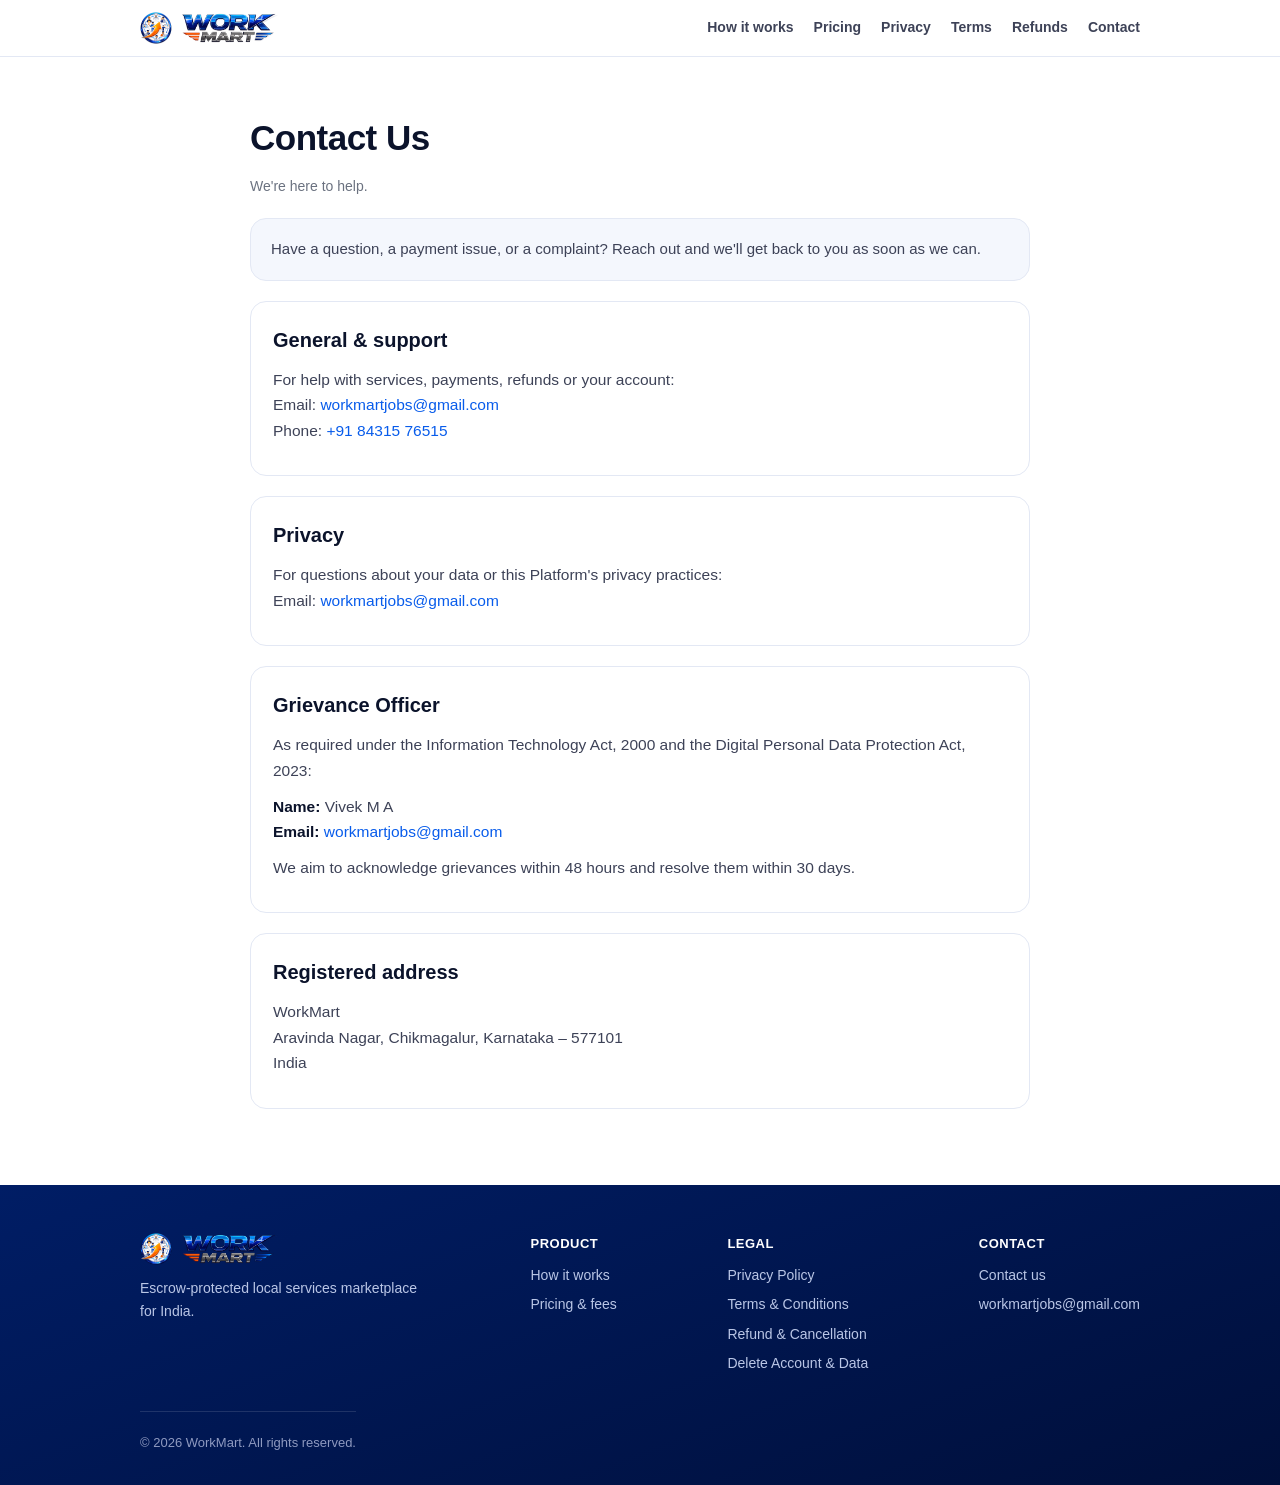
==== contact.html @ 3b647070 "Rebrand to the app's identity; add the missing account-deletion page The site was still on indigo/vi" ====
<!doctype html>
<html lang="en">
<head>
  <meta charset="utf-8" />
  <meta name="viewport" content="width=device-width, initial-scale=1" />
  <title>Contact Us — WorkMart</title>
  <meta name="description" content="Get in touch with WorkMart support and our Grievance Officer." />
  <link rel="stylesheet" href="styles.css" />
  <link rel="icon" type="image/png" href="assets/favicon.png" />
</head>
<body>
  <header class="nav">
    <div class="nav-inner">
      <a class="brand" href="index.html" aria-label="WorkMart home"><img class="emblem" src="assets/workmart-emblem.png" alt="" /><img class="wordmark" src="assets/workmart-wordmark.png" alt="WorkMart" /></a>
      <nav class="nav-links">
        <a href="index.html#how">How it works</a>
        <a href="pricing.html">Pricing</a>
        <a href="privacy.html">Privacy</a>
        <a href="terms.html">Terms</a>
        <a href="refunds.html">Refunds</a>
        <a href="contact.html">Contact</a>
      </nav>
    </div>
  </header>

  <div class="legal">
    <div class="wrap">
      <h1>Contact Us</h1>
      <p class="updated">We're here to help.</p>

      <div class="intro">
        Have a question, a payment issue, or a complaint? Reach out and we'll get back to you as soon as we can.
      </div>

      <div class="contact-box">
        <h2 style="margin-top:0;">General &amp; support</h2>
        <p>For help with services, payments, refunds or your account:<br />
        Email: <a href="mailto:workmartjobs@gmail.com">workmartjobs@gmail.com</a><br />
        Phone: <a href="tel:+918431576515">+91 84315 76515</a></p>
      </div>

      <div class="contact-box">
        <h2 style="margin-top:0;">Privacy</h2>
        <p>For questions about your data or this Platform's privacy practices:<br />
        Email: <a href="mailto:workmartjobs@gmail.com">workmartjobs@gmail.com</a></p>
      </div>

      <div class="contact-box">
        <h2 style="margin-top:0;">Grievance Officer</h2>
        <p>As required under the Information Technology Act, 2000 and the Digital Personal Data Protection Act, 2023:</p>
        <p><strong>Name:</strong> Vivek M A<br />
        <strong>Email:</strong> <a href="mailto:workmartjobs@gmail.com">workmartjobs@gmail.com</a></p>
        <p>We aim to acknowledge grievances within 48 hours and resolve them within 30 days.</p>
      </div>

      <div class="contact-box">
        <h2 style="margin-top:0;">Registered address</h2>
        <p>WorkMart<br />
        Aravinda Nagar, Chikmagalur, Karnataka – 577101<br />
        India</p>
      </div>
    </div>
  </div>

  <footer>
    <div class="wrap">
      <div class="col"><div class="brand"><img class="emblem" src="assets/workmart-emblem.png" alt="" /><img class="wordmark" src="assets/workmart-wordmark.png" alt="WorkMart" /></div><p style="max-width:280px; margin-top:12px; font-size:14px;">Escrow-protected local services marketplace for India.</p></div>
      <div class="col"><h4>Product</h4><a href="index.html#how">How it works</a><a href="pricing.html">Pricing &amp; fees</a></div>
      <div class="col"><h4>Legal</h4><a href="privacy.html">Privacy Policy</a><a href="terms.html">Terms &amp; Conditions</a><a href="refunds.html">Refund &amp; Cancellation</a><a href="delete-account.html">Delete Account &amp; Data</a></div>
      <div class="col"><h4>Contact</h4><a href="contact.html">Contact us</a><a href="mailto:workmartjobs@gmail.com">workmartjobs@gmail.com</a></div>
    </div>
    <div class="wrap"><div class="legalline">© 2026 WorkMart. All rights reserved.</div></div>
  </footer>
</body>
</html>
---- styles.css ----
/* ═══════════════════════════════════════════════════════════════════════════
   WorkMart — public website styles
   Self-contained: no external fonts, no CDNs. Works on any static host.

   Palette is taken from the APP, not invented here:
     --navy-1/2   NAVY_GRADIENT from components/ui/AuthChrome.tsx
     --blue       Brand.blue  in constants/Colors.ts
     --blue-2/3   SIGNIN_GRADIENT
     --orange     the bevel under the auth chevron

   The previous version used indigo/violet/fuchsia (#6366f1 / #8b5cf6 /
   #d946ef). Those colours appear nowhere in the app any more, so anyone
   arriving from the Play listing met a different product to the one they
   downloaded. Radii follow the app's 8 / 12 / 16 / 999 scale for the same
   reason.
   ═══════════════════════════════════════════════════════════════════════════ */

:root {
  /* Brand */
  --navy-1: #001d65;
  --navy-2: #00154e;
  --navy-3: #000f3a;
  --blue:   #085ceb;
  --blue-2: #0055f5;
  --blue-3: #003cd4;
  --orange: #f5741b;

  /* Light surfaces */
  --ink:    #0b132b;
  --body:   #3d4257;
  --muted:  #6b7280;
  --line:   #e3e8f4;
  --bg:     #ffffff;
  --soft:   #f4f7fd;
  --card:   #ffffff;
  --callout-bg:   #eaf1ff;
  --callout-line: #c2d6ff;

  --r-sm: 8px;
  --r-md: 12px;
  --r-lg: 16px;
  --wrap: 1040px;
}

/* The app is theme-aware, so the site should not blaze white at a user who
   arrives from a dark-mode phone at night. */
@media (prefers-color-scheme: dark) {
  :root {
    --ink:    #f2f5ff;
    --body:   #c3cbe0;
    --muted:  #949cb4;
    --line:   #1e2740;
    --bg:     #0a0f1f;
    --soft:   #0f1628;
    --card:   #121a2e;
    --callout-bg:   #10214a;
    --callout-line: #1f3a76;
  }
}

* { box-sizing: border-box; margin: 0; padding: 0; }

html { scroll-behavior: smooth; }

body {
  font-family: -apple-system, BlinkMacSystemFont, "Segoe UI", Roboto,
               "Helvetica Neue", Arial, sans-serif;
  color: var(--body);
  background: var(--bg);
  line-height: 1.65;
  -webkit-font-smoothing: antialiased;
}

a { color: var(--blue); text-decoration: none; }
a:hover { text-decoration: underline; }

.wrap { max-width: var(--wrap); margin: 0 auto; padding: 0 20px; }

/* ── Header ─────────────────────────────────────────────────────────────── */
header.nav {
  position: sticky; top: 0; z-index: 50;
  background: color-mix(in srgb, var(--bg) 88%, transparent);
  backdrop-filter: saturate(180%) blur(10px);
  border-bottom: 1px solid var(--line);
}
.nav-inner {
  max-width: var(--wrap); margin: 0 auto; padding: 12px 20px;
  display: flex; align-items: center; justify-content: space-between; gap: 16px;
}

/* The wordmark is real artwork now, not a gradient tile with a letter in it.
   Height-constrained with width:auto so the aspect ratio can never skew. */
.brand { display: flex; align-items: center; gap: 10px; }
.brand img.wordmark { height: 30px; width: auto; display: block; }
.brand img.emblem   { height: 32px; width: auto; display: block; }

/* The artwork is drawn for a dark background: on a white header its navy
   core reads fine, but in dark mode it needs no treatment at all. Kept as a
   single rule so the two themes cannot drift apart. */
@media (prefers-color-scheme: dark) {
  .brand img.wordmark { filter: brightness(1.12); }
}

.nav-links { display: flex; gap: 20px; flex-wrap: wrap; }
.nav-links a { color: var(--body); font-size: 14px; font-weight: 600; }
.nav-links a:hover { color: var(--blue); text-decoration: none; }

/* ── Hero ───────────────────────────────────────────────────────────────── */
/* Deep navy, the same gradient as the app's sign-in screen, so the site and
   the first app screen look like one product. */
.hero {
  background:
    radial-gradient(1100px 420px at 78% -10%, rgba(0,85,245,0.34), transparent 60%),
    linear-gradient(160deg, var(--navy-1) 0%, var(--navy-2) 55%, var(--navy-3) 100%);
  padding: 84px 0 76px;
  text-align: center;
  position: relative;
  overflow: hidden;
}
.hero .wrap { position: relative; z-index: 1; }
.hero h1 {
  font-size: 46px; line-height: 1.12; letter-spacing: -1px;
  color: #fff; font-weight: 900;
}
.hero p.sub {
  font-size: 17.5px; color: #c3d4ff; margin: 20px auto 0; max-width: 660px;
}
.hero p.sub strong { color: #fff; }

/* The orange bevel motif from the app's auth screens. */
.hero h1::after {
  content: ""; display: block; width: 96px; height: 6px; border-radius: 999px;
  background: var(--orange); margin: 24px auto 0;
}

.badge-pill {
  display: inline-block;
  background: rgba(255,255,255,0.1);
  border: 1px solid rgba(255,255,255,0.22);
  color: #dfe8ff; font-weight: 700; font-size: 13px;
  padding: 7px 16px; border-radius: 999px; margin-bottom: 22px;
  backdrop-filter: blur(4px);
}

.cta-row { margin-top: 30px; display: flex; gap: 12px; justify-content: center; flex-wrap: wrap; }
.btn {
  display: inline-block; padding: 14px 28px; border-radius: var(--r-md);
  font-weight: 700; font-size: 15px;
}
.btn-primary {
  background: linear-gradient(135deg, var(--blue-2), var(--blue-3));
  color: #fff; box-shadow: 0 10px 26px rgba(0,60,212,0.42);
}
.btn-primary:hover { text-decoration: none; opacity: 0.94; }
.btn-ghost {
  background: rgba(255,255,255,0.08); border: 1px solid rgba(255,255,255,0.3); color: #fff;
}
.btn-ghost:hover { text-decoration: none; border-color: #fff; }

/* On a light section the ghost button needs light-surface treatment. */
section .btn-ghost { background: var(--card); border-color: var(--line); color: var(--ink); }
section .btn-ghost:hover { border-color: var(--blue); }

/* ── Sections ───────────────────────────────────────────────────────────── */
section { padding: 62px 0; }
section.alt { background: var(--soft); }
h2.section-title {
  font-size: 31px; color: var(--ink); font-weight: 800;
  letter-spacing: -0.5px; text-align: center;
}
p.section-lead {
  text-align: center; color: var(--muted); max-width: 660px;
  margin: 12px auto 0; font-size: 16px;
}

.grid { display: grid; gap: 18px; margin-top: 38px; }
.grid-3 { grid-template-columns: repeat(3, 1fr); }
.grid-4 { grid-template-columns: repeat(4, 1fr); }
.card {
  background: var(--card); border: 1px solid var(--line);
  border-radius: var(--r-lg); padding: 24px;
  transition: border-color .15s ease, transform .15s ease;
}
.card:hover { border-color: color-mix(in srgb, var(--blue) 45%, var(--line)); transform: translateY(-2px); }
.card .ico { font-size: 26px; }
.card h3 { color: var(--ink); font-size: 17px; margin: 12px 0 6px; font-weight: 800; }
.card p { color: var(--body); font-size: 14.5px; }

.step-num {
  width: 36px; height: 36px; border-radius: var(--r-md); font-weight: 900; color: #fff;
  background: linear-gradient(135deg, var(--blue-2), var(--blue-3));
  display: flex; align-items: center; justify-content: center; font-size: 16px;
}

/* ── Legal / policy pages ───────────────────────────────────────────────── */
.legal { padding: 52px 0 76px; }
.legal .wrap { max-width: 820px; }
.legal h1 { font-size: 35px; color: var(--ink); font-weight: 900; letter-spacing: -0.5px; }
.legal .updated { color: var(--muted); font-size: 14px; margin-top: 8px; }
.legal h2 { font-size: 20px; color: var(--ink); font-weight: 800; margin: 36px 0 10px; }
.legal h3 { font-size: 16px; color: var(--ink); font-weight: 700; margin: 22px 0 8px; }
.legal p  { margin: 10px 0; font-size: 15.5px; }
.legal ul, .legal ol { margin: 10px 0 10px 22px; }
.legal li { margin: 7px 0; font-size: 15.5px; }
.legal strong { color: var(--ink); }
.legal .intro {
  background: var(--soft); border: 1px solid var(--line); border-radius: var(--r-lg);
  padding: 18px 20px; margin: 20px 0 8px; font-size: 15px; color: var(--body);
}
/* Left rule in brand blue: policy callouts are the lines people screenshot. */
.legal .callout {
  background: var(--callout-bg); border: 1px solid var(--callout-line);
  border-left: 4px solid var(--blue);
  border-radius: var(--r-md); padding: 14px 16px; margin: 16px 0; font-size: 14.5px;
}
.legal .contact-box {
  background: var(--card); border: 1px solid var(--line);
  border-radius: var(--r-lg); padding: 22px; margin-top: 20px;
}

/* ── Fee table ──────────────────────────────────────────────────────────── */
.fee-table {
  width: 100%; border-collapse: collapse; margin-top: 24px;
  background: var(--card); border: 1px solid var(--line);
  border-radius: var(--r-lg); overflow: hidden;
}
.fee-table th, .fee-table td {
  padding: 14px 16px; text-align: left; font-size: 15px; border-bottom: 1px solid var(--line);
}
.fee-table th {
  background: var(--soft); color: var(--ink); font-weight: 800;
  font-size: 13px; text-transform: uppercase; letter-spacing: 0.4px;
}
.fee-table td:last-child, .fee-table th:last-child { text-align: right; }
.fee-table tr:last-child td { border-bottom: none; }

/* Wide tables scroll inside themselves rather than pushing the page sideways. */
.table-scroll { overflow-x: auto; }

/* ── Footer ─────────────────────────────────────────────────────────────── */
footer {
  background: linear-gradient(160deg, var(--navy-1), var(--navy-3));
  color: #b9c6e6; padding: 48px 0 32px;
}
footer .wrap { display: flex; justify-content: space-between; gap: 28px; flex-wrap: wrap; }
footer a { color: #b9c6e6; font-size: 14px; display: block; margin: 6px 0; }
footer a:hover { color: #fff; }
footer .col h4 {
  color: #fff; font-size: 13px; text-transform: uppercase;
  letter-spacing: 0.5px; margin-bottom: 10px;
}
footer .legalline {
  border-top: 1px solid rgba(255,255,255,0.12); margin-top: 30px;
  padding-top: 20px; font-size: 13px; color: #8e9ac0;
}
/* Footer sits on navy in BOTH themes, so the wordmark never needs adjusting
   there — override the dark-mode filter that applies to the header copy. */
footer .brand img.wordmark { filter: none; }

/* ── Responsive ─────────────────────────────────────────────────────────── */
@media (max-width: 860px) {
  .grid-4 { grid-template-columns: repeat(2, 1fr); }
}
@media (max-width: 760px) {
  .hero { padding: 60px 0 54px; }
  .hero h1 { font-size: 33px; }
  .hero p.sub { font-size: 16px; }
  .grid-3, .grid-4 { grid-template-columns: 1fr; }
  .nav-links { display: none; }
  section { padding: 44px 0; }
  .legal h1 { font-size: 28px; }
  footer .wrap { flex-direction: column; }
}
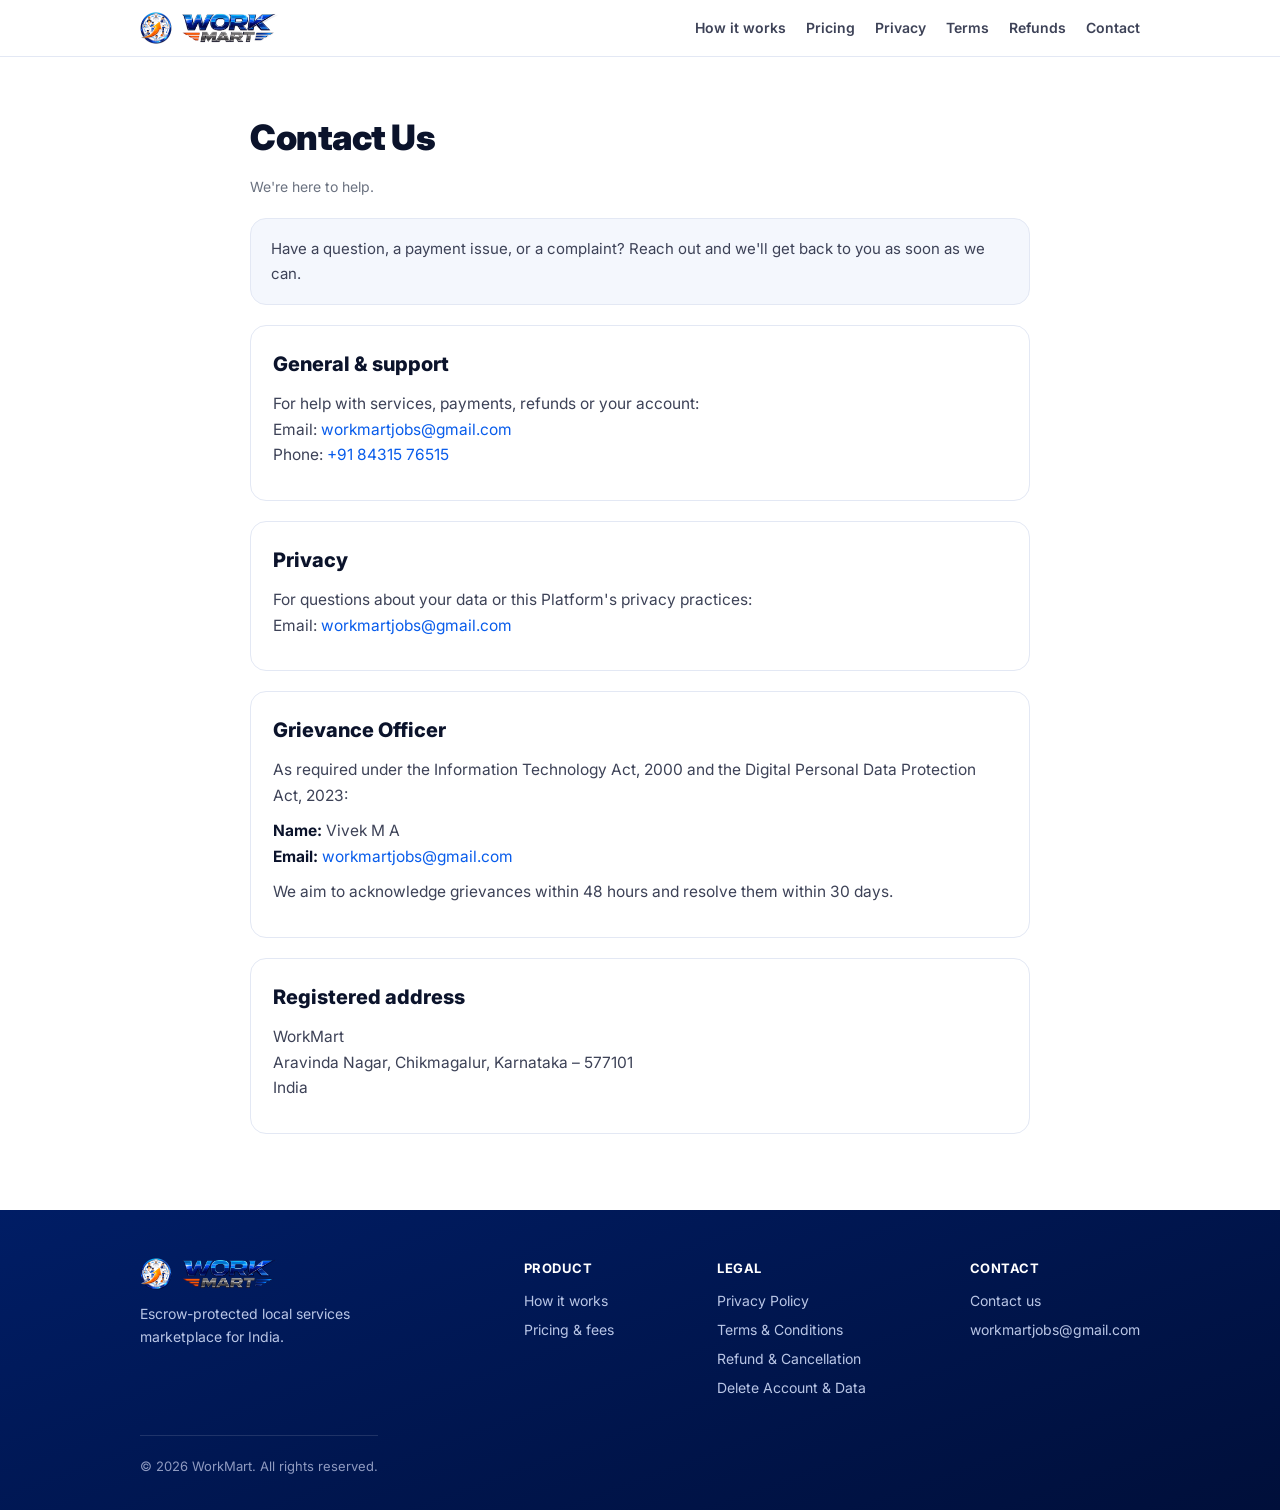
==== commit 0ca29b94: "Premium website look: hero mockup, SVG icons, Inter, eyebrows" ====
--- a/contact.html
+++ b/contact.html
@@ -6,6 +6,9 @@
   <title>Contact Us — WorkMart</title>
   <meta name="description" content="Get in touch with WorkMart support and our Grievance Officer." />
   <link rel="stylesheet" href="styles.css" />
+  <link rel="preconnect" href="https://fonts.googleapis.com" />
+  <link rel="preconnect" href="https://fonts.gstatic.com" crossorigin />
+  <link href="https://fonts.googleapis.com/css2?family=Inter:wght@400;600;700;800;900&display=swap" rel="stylesheet" />
   <link rel="icon" type="image/png" href="assets/favicon.png" />
 </head>
 <body>
--- a/styles.css
+++ b/styles.css
@@ -63,7 +63,7 @@
 html { scroll-behavior: smooth; }
 
 body {
-  font-family: -apple-system, BlinkMacSystemFont, "Segoe UI", Roboto,
+  font-family: "Inter", -apple-system, BlinkMacSystemFont, "Segoe UI", Roboto,
                "Helvetica Neue", Arial, sans-serif;
   color: var(--body);
   background: var(--bg);
@@ -111,38 +111,121 @@
 .hero {
   background:
     radial-gradient(1100px 420px at 78% -10%, rgba(0,85,245,0.34), transparent 60%),
+    radial-gradient(700px 380px at 8% 110%, rgba(245,116,27,0.12), transparent 60%),
     linear-gradient(160deg, var(--navy-1) 0%, var(--navy-2) 55%, var(--navy-3) 100%);
   padding: 84px 0 76px;
-  text-align: center;
   position: relative;
   overflow: hidden;
 }
 .hero .wrap { position: relative; z-index: 1; }
+.hero-grid {
+  display: grid; grid-template-columns: 1.05fr 0.95fr; gap: 48px;
+  align-items: center; text-align: left;
+}
+.hero-copy { text-align: left; }
 .hero h1 {
-  font-size: 46px; line-height: 1.12; letter-spacing: -1px;
+  font-size: 48px; line-height: 1.1; letter-spacing: -1.5px;
   color: #fff; font-weight: 900;
 }
 .hero p.sub {
-  font-size: 17.5px; color: #c3d4ff; margin: 20px auto 0; max-width: 660px;
+  font-size: 17.5px; color: #c3d4ff; margin: 20px 0 0; max-width: 560px;
 }
 .hero p.sub strong { color: #fff; }
 
 /* The orange bevel motif from the app's auth screens. */
 .hero h1::after {
   content: ""; display: block; width: 96px; height: 6px; border-radius: 999px;
-  background: var(--orange); margin: 24px auto 0;
-}
+  background: var(--orange); margin: 24px 0 0;
+}
+
+/* Floating ambient orbs */
+.orb { position: absolute; border-radius: 50%; filter: blur(2px); pointer-events: none; }
+.orb-1 {
+  width: 180px; height: 180px; right: 6%; top: 8%;
+  background: radial-gradient(circle, rgba(0,85,245,0.35), transparent 70%);
+  animation: drift 9s ease-in-out infinite;
+}
+.orb-2 {
+  width: 120px; height: 120px; left: 44%; bottom: 6%;
+  background: radial-gradient(circle, rgba(245,116,27,0.22), transparent 70%);
+  animation: drift 12s ease-in-out infinite reverse;
+}
+@keyframes drift {
+  0%, 100% { transform: translateY(0); }
+  50% { transform: translateY(-18px); }
+}
+@media (prefers-reduced-motion: reduce) {
+  .orb-1, .orb-2, .mock-float { animation: none; }
+}
+
+.hero .cta-row { justify-content: flex-start; }
+
+/* Eyebrow labels above section titles */
+.eyebrow {
+  display: block; text-align: center; color: var(--blue);
+  font-size: 12px; font-weight: 800; letter-spacing: 1.6px;
+  text-transform: uppercase; margin-bottom: 10px;
+}
+
+/* ── Phone mockup (pure CSS product shot) ─────────────────────────────── */
+.mock-float { animation: drift 7s ease-in-out infinite; }
+.phone {
+  width: 270px; margin: 0 auto; background: #0b132b;
+  border-radius: 44px; padding: 12px;
+  border: 1px solid rgba(255,255,255,0.16);
+  box-shadow: 0 30px 80px rgba(0,0,0,0.5), 0 0 0 8px rgba(255,255,255,0.04);
+}
+.phone-screen {
+  background: #f4f7fd; border-radius: 34px; overflow: hidden;
+  padding: 16px 14px 18px;
+}
+.mock-bar {
+  display: flex; align-items: center; gap: 8px; margin-bottom: 12px;
+}
+.mock-dot { width: 28px; height: 28px; border-radius: 50%; background: var(--blue); }
+.mock-line { height: 8px; border-radius: 4px; background: #d7e1f5; }
+.mock-card {
+  background: #fff; border-radius: 14px; padding: 12px;
+  box-shadow: 0 6px 18px rgba(8,92,235,0.1); margin-bottom: 10px;
+}
+.mock-row { display: flex; align-items: center; justify-content: space-between; }
+.mock-title { font-size: 13px; font-weight: 800; color: #0b132b; }
+.mock-price { font-size: 15px; font-weight: 900; color: var(--blue); }
+.mock-sub { font-size: 11px; color: #6b7280; margin-top: 2px; }
+.mock-escrow {
+  display: inline-flex; align-items: center; gap: 4px; margin-top: 8px;
+  background: rgba(22,163,74,0.1); color: #15803d;
+  font-size: 10.5px; font-weight: 800; padding: 4px 9px; border-radius: 999px;
+}
+.mock-btn {
+  margin-top: 10px; background: linear-gradient(135deg, var(--blue-2), var(--blue-3));
+  color: #fff; text-align: center; font-size: 13px; font-weight: 800;
+  border-radius: 10px; padding: 10px 0;
+}
+.mock-tip {
+  display: flex; align-items: center; gap: 8px;
+  background: #fff; border-radius: 14px; padding: 10px 12px;
+  box-shadow: 0 6px 18px rgba(8,92,235,0.1);
+  font-size: 12px; font-weight: 700; color: #0b132b;
+}
+.mock-tip small { display: block; font-weight: 600; color: #6b7280; font-size: 10.5px; }
 
 .badge-pill {
   display: inline-block;
   background: rgba(255,255,255,0.1);
   border: 1px solid rgba(255,255,255,0.22);
   color: #dfe8ff; font-weight: 700; font-size: 13px;
-  padding: 7px 16px; border-radius: 999px; margin-bottom: 22px;
+  padding: 7px 16px; border-radius: 999px; margin: 0 8px 22px 0;
   backdrop-filter: blur(4px);
 }
+.badge-pill.hot {
+  background: rgba(245,116,27,0.18);
+  border-color: rgba(245,116,27,0.55);
+  color: #ffd9b8;
+}
 
 .cta-row { margin-top: 30px; display: flex; gap: 12px; justify-content: center; flex-wrap: wrap; }
+.hero .cta-row { justify-content: flex-start; }
 .btn {
   display: inline-block; padding: 14px 28px; border-radius: var(--r-md);
   font-weight: 700; font-size: 15px;
@@ -182,7 +265,18 @@
   transition: border-color .15s ease, transform .15s ease;
 }
 .card:hover { border-color: color-mix(in srgb, var(--blue) 45%, var(--line)); transform: translateY(-2px); }
-.card .ico { font-size: 26px; }
+/* Tinted icon tile instead of a bare emoji — consistent in every browser. */
+.card .ico {
+  width: 44px; height: 44px; border-radius: 12px;
+  background: color-mix(in srgb, var(--blue) 10%, transparent);
+  display: flex; align-items: center; justify-content: center;
+  color: var(--blue);
+}
+.card .ico svg { width: 22px; height: 22px; }
+.card .ico.warm { background: rgba(245,116,27,0.12); color: var(--orange); }
+.card .ico.green { background: rgba(22,163,74,0.1); color: #15803d; }
+.card .ico.gold { background: rgba(245,158,11,0.12); color: #b45309; }
+.card .ico.pink { background: rgba(236,72,153,0.1); color: #db2777; }
 .card h3 { color: var(--ink); font-size: 17px; margin: 12px 0 6px; font-weight: 800; }
 .card p { color: var(--body); font-size: 14.5px; }
 
@@ -260,6 +354,7 @@
 /* ── Responsive ─────────────────────────────────────────────────────────── */
 @media (max-width: 860px) {
   .grid-4 { grid-template-columns: repeat(2, 1fr); }
+  .hero-grid { grid-template-columns: 1fr; gap: 36px; }
 }
 @media (max-width: 760px) {
   .hero { padding: 60px 0 54px; }
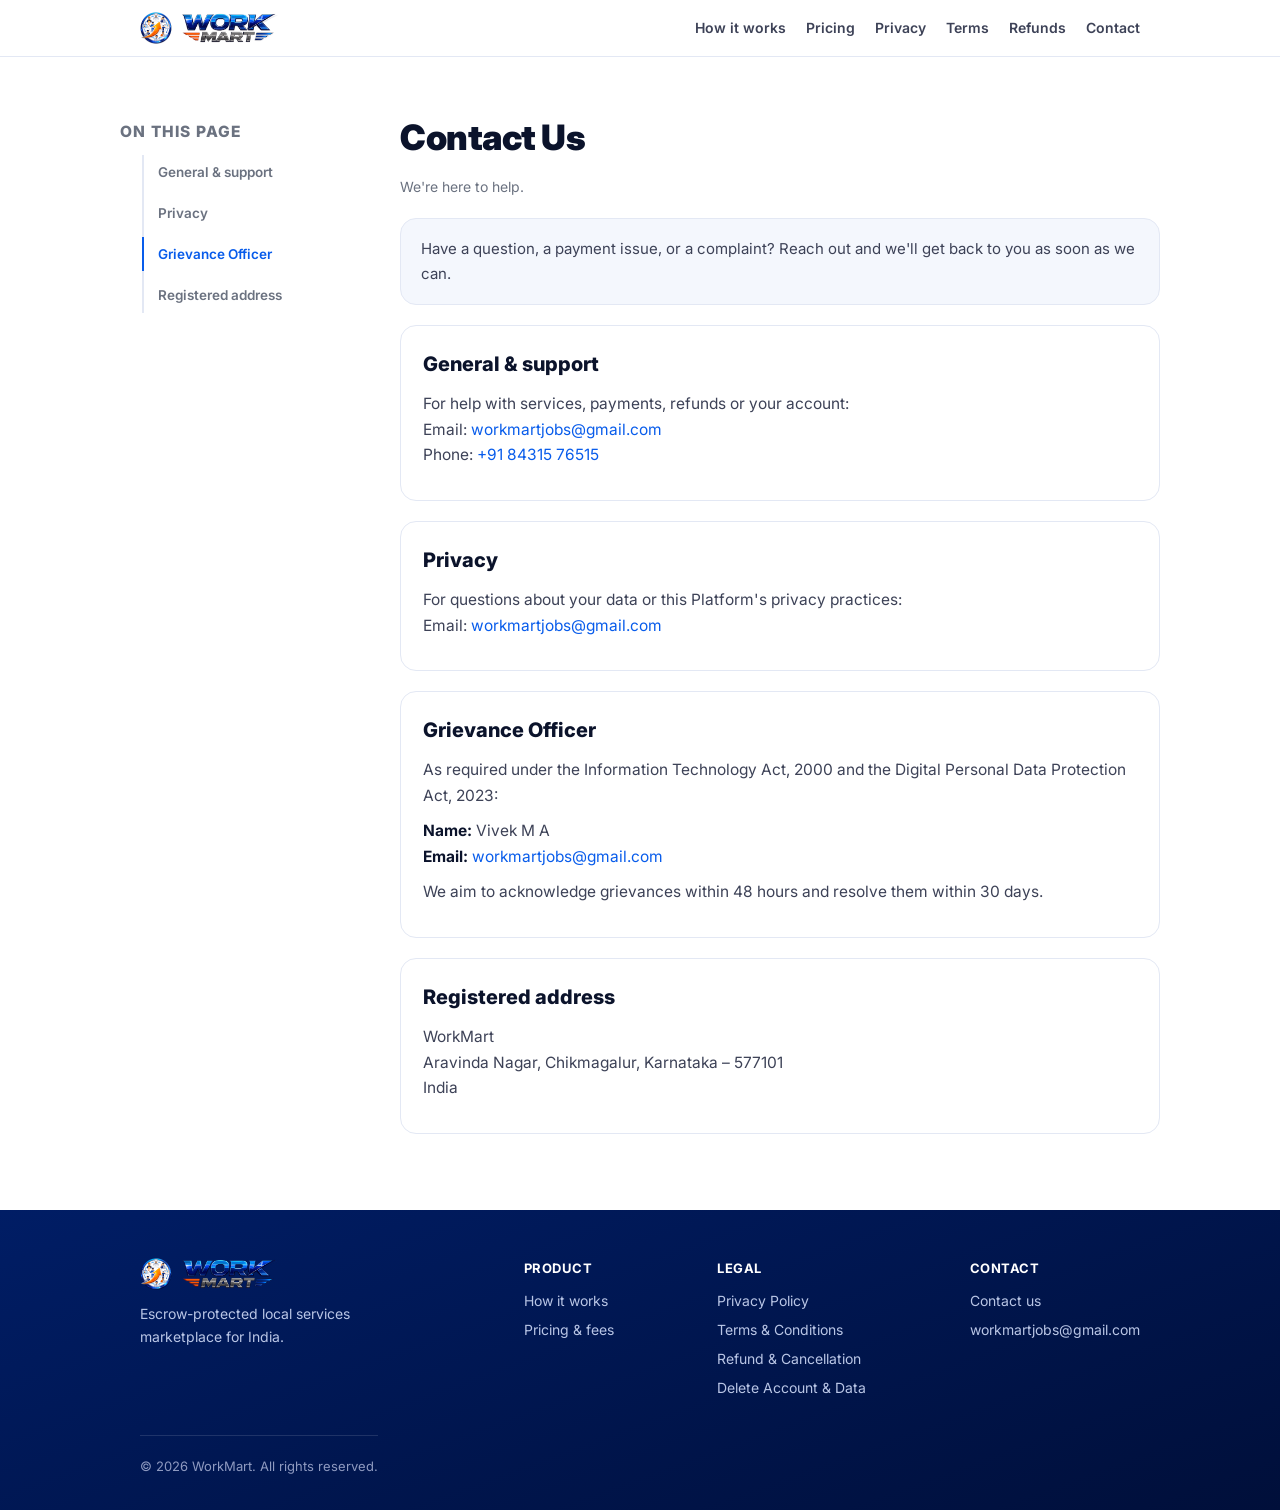
==== commit 24f31800: "Docs layout: sticky section nav on policy pages" ====
--- a/contact.html
+++ b/contact.html
@@ -10,6 +10,7 @@
   <link rel="preconnect" href="https://fonts.gstatic.com" crossorigin />
   <link href="https://fonts.googleapis.com/css2?family=Inter:wght@400;600;700;800;900&display=swap" rel="stylesheet" />
   <link rel="icon" type="image/png" href="assets/favicon.png" />
+  <script src="site.js" defer></script>
 </head>
 <body>
   <header class="nav">
--- a/styles.css
+++ b/styles.css
@@ -289,6 +289,38 @@
 /* ── Legal / policy pages ───────────────────────────────────────────────── */
 .legal { padding: 52px 0 76px; }
 .legal .wrap { max-width: 820px; }
+/* Docs layout: sticky section nav fills the wide-screen dead space instead
+   of leaving the text stranded in a middle strip. Applied by site.js, which
+   also wraps the content column — no per-page markup needed. */
+.legal .wrap.has-toc {
+  max-width: 1080px;
+  display: grid;
+  grid-template-columns: 232px minmax(0, 1fr);
+  gap: 48px;
+  align-items: start;
+}
+.toc {
+  position: sticky; top: 88px;
+  max-height: calc(100vh - 130px); overflow: auto;
+}
+.toc-title {
+  font-size: 11px; font-weight: 800; letter-spacing: 1.2px;
+  text-transform: uppercase; color: var(--muted); margin-bottom: 8px;
+}
+.toc ul { list-style: none; margin: 0; padding: 0; border-left: 2px solid var(--line); }
+.toc li a {
+  display: block; padding: 6px 0 6px 14px; margin-left: -2px;
+  font-size: 13.5px; font-weight: 600; color: var(--muted);
+  border-left: 2px solid transparent;
+}
+.toc li a:hover { color: var(--blue); text-decoration: none; }
+.toc li a.active { color: var(--blue); border-left-color: var(--blue); }
+.docs-body { min-width: 0; }
+.legal h2[id] { scroll-margin-top: 88px; }
+@media (max-width: 900px) {
+  .toc { display: none; }
+  .legal .wrap.has-toc { display: block; max-width: 820px; }
+}
 .legal h1 { font-size: 35px; color: var(--ink); font-weight: 900; letter-spacing: -0.5px; }
 .legal .updated { color: var(--muted); font-size: 14px; margin-top: 8px; }
 .legal h2 { font-size: 20px; color: var(--ink); font-weight: 800; margin: 36px 0 10px; }
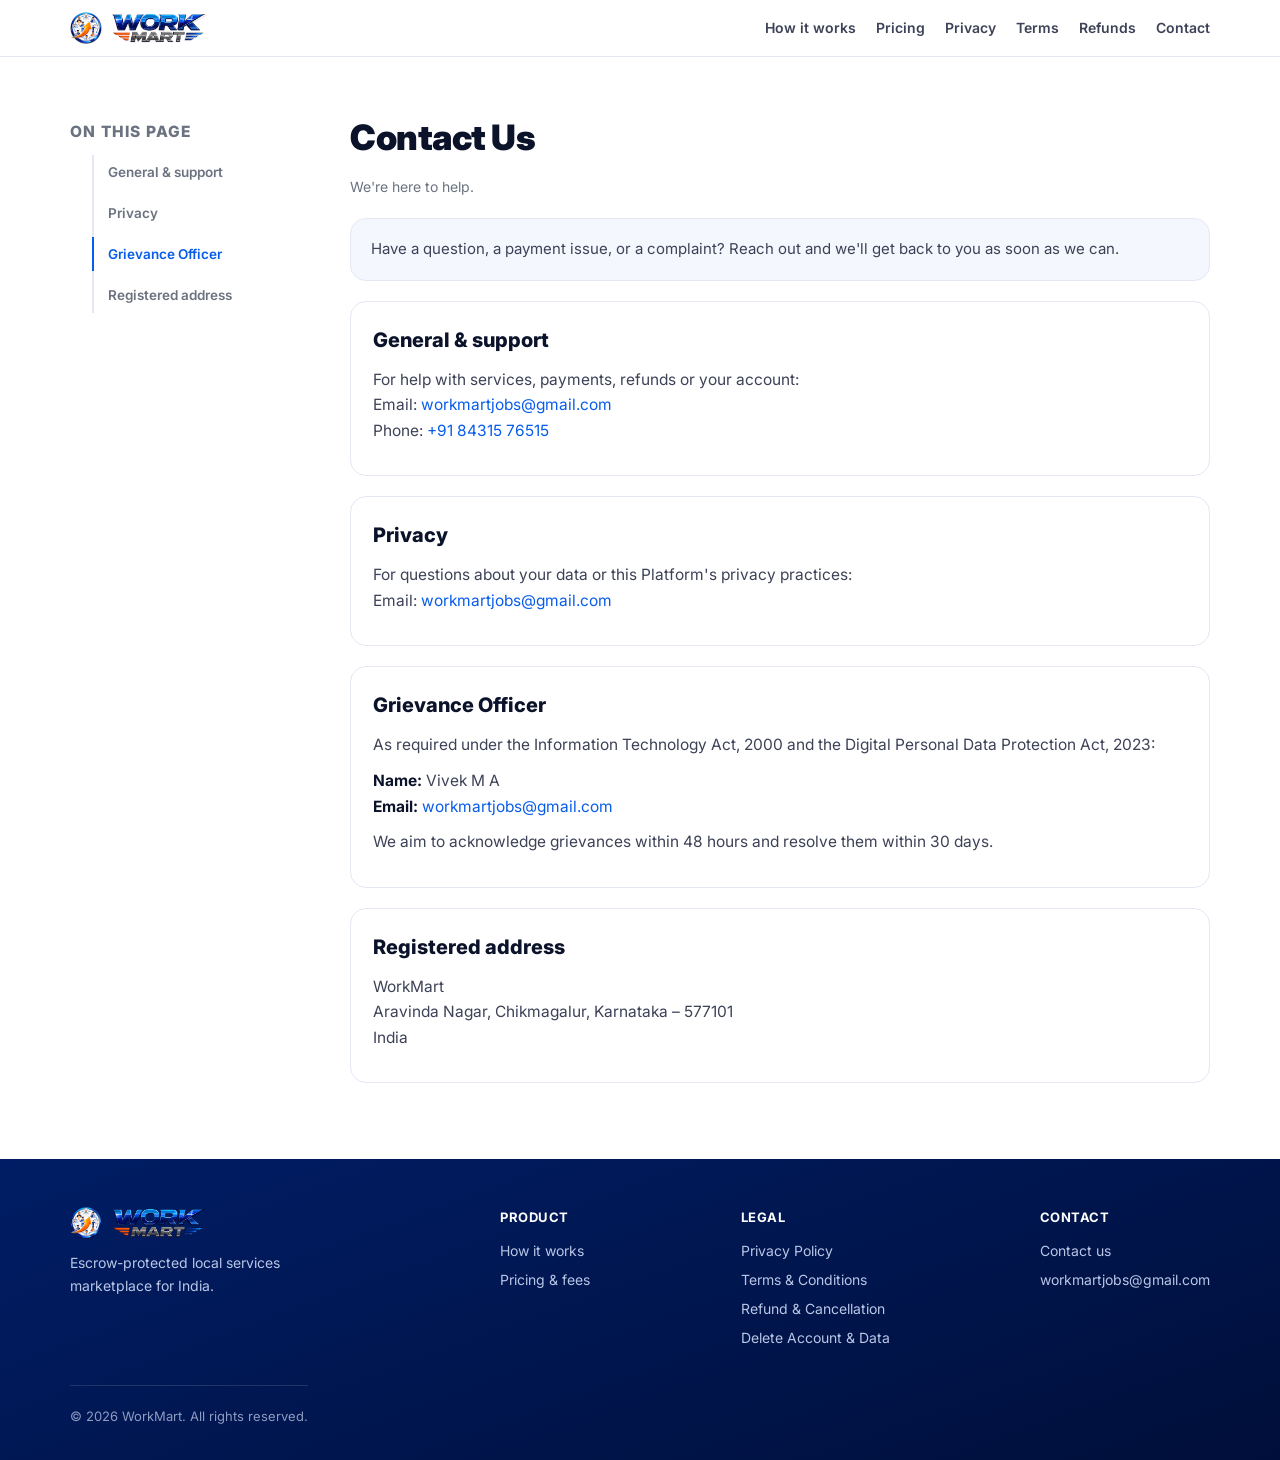
==== commit 09f132fd: "Landing upgrades: trust strip, pricing preview, FAQ, final CTA, SEO" ====
--- a/contact.html
+++ b/contact.html
@@ -10,6 +10,12 @@
   <link rel="preconnect" href="https://fonts.gstatic.com" crossorigin />
   <link href="https://fonts.googleapis.com/css2?family=Inter:wght@400;600;700;800;900&display=swap" rel="stylesheet" />
   <link rel="icon" type="image/png" href="assets/favicon.png" />
+  <link rel="canonical" href="https://vivekma05.github.io/workmartjobswebsite/contact.html" />
+  <meta property="og:type" content="website" />
+  <meta property="og:site_name" content="WorkMart" />
+  <meta property="og:title" content="Contact Us — WorkMart" />
+  <meta property="og:url" content="https://vivekma05.github.io/workmartjobswebsite/contact.html" />
+  <meta name="twitter:card" content="summary" />
   <script src="site.js" defer></script>
 </head>
 <body>
--- a/styles.css
+++ b/styles.css
@@ -39,7 +39,7 @@
   --r-sm: 8px;
   --r-md: 12px;
   --r-lg: 16px;
-  --wrap: 1040px;
+  --wrap: 1180px;
 }
 
 /* The app is theme-aware, so the site should not blaze white at a user who
@@ -167,6 +167,60 @@
   text-transform: uppercase; margin-bottom: 10px;
 }
 
+/* Trust strip — honest proof points, no invented numbers. */
+.trust-strip {
+  border-bottom: 1px solid var(--line);
+  background: var(--card);
+}
+.trust-strip .wrap {
+  display: flex; justify-content: center; gap: 12px 36px; flex-wrap: wrap;
+  padding-top: 18px; padding-bottom: 18px;
+}
+.trust-strip span {
+  display: inline-flex; align-items: center; gap: 8px;
+  font-size: 13.5px; font-weight: 700; color: var(--body);
+  white-space: nowrap;
+}
+.trust-strip svg { width: 17px; height: 17px; color: var(--blue); flex-shrink: 0; }
+
+/* FAQ — native details accordion, zero JS. */
+.faq { max-width: 760px; margin: 32px auto 0; }
+.faq details {
+  background: var(--card); border: 1px solid var(--line);
+  border-radius: var(--r-lg); margin-bottom: 10px; overflow: hidden;
+}
+.faq summary {
+  cursor: pointer; list-style: none;
+  display: flex; align-items: center; justify-content: space-between; gap: 12px;
+  padding: 16px 18px; font-weight: 800; font-size: 15px; color: var(--ink);
+}
+.faq summary::-webkit-details-marker { display: none; }
+.faq summary::after {
+  content: "+"; flex-shrink: 0;
+  width: 26px; height: 26px; border-radius: 50%;
+  background: color-mix(in srgb, var(--blue) 10%, transparent);
+  color: var(--blue); font-size: 17px; font-weight: 800; line-height: 1;
+  display: flex; align-items: center; justify-content: center;
+}
+.faq details[open] summary::after { content: "–"; }
+.faq details p { padding: 0 18px 16px; font-size: 14.5px; color: var(--body); }
+.faq details a { font-weight: 700; }
+
+/* Final CTA band */
+.final-cta {
+  background:
+    radial-gradient(800px 300px at 50% -20%, rgba(0,85,245,0.35), transparent 65%),
+    linear-gradient(160deg, var(--navy-1), var(--navy-3));
+  border-radius: 24px;
+  padding: 52px 32px;
+  text-align: center;
+  position: relative; overflow: hidden;
+}
+.final-cta h2 { color: #fff; font-size: 30px; font-weight: 900; letter-spacing: -0.5px; }
+.final-cta p { color: #c3d4ff; margin: 12px auto 0; max-width: 520px; font-size: 15.5px; }
+.final-cta .cta-row { justify-content: center; }
+.final-cta small { display: block; color: #8e9ac0; margin-top: 16px; font-size: 12.5px; }
+
 /* ── Phone mockup (pure CSS product shot) ─────────────────────────────── */
 .mock-float { animation: drift 7s ease-in-out infinite; }
 .phone {
@@ -293,7 +347,7 @@
    of leaving the text stranded in a middle strip. Applied by site.js, which
    also wraps the content column — no per-page markup needed. */
 .legal .wrap.has-toc {
-  max-width: 1080px;
+  max-width: 1180px;
   display: grid;
   grid-template-columns: 232px minmax(0, 1fr);
   gap: 48px;
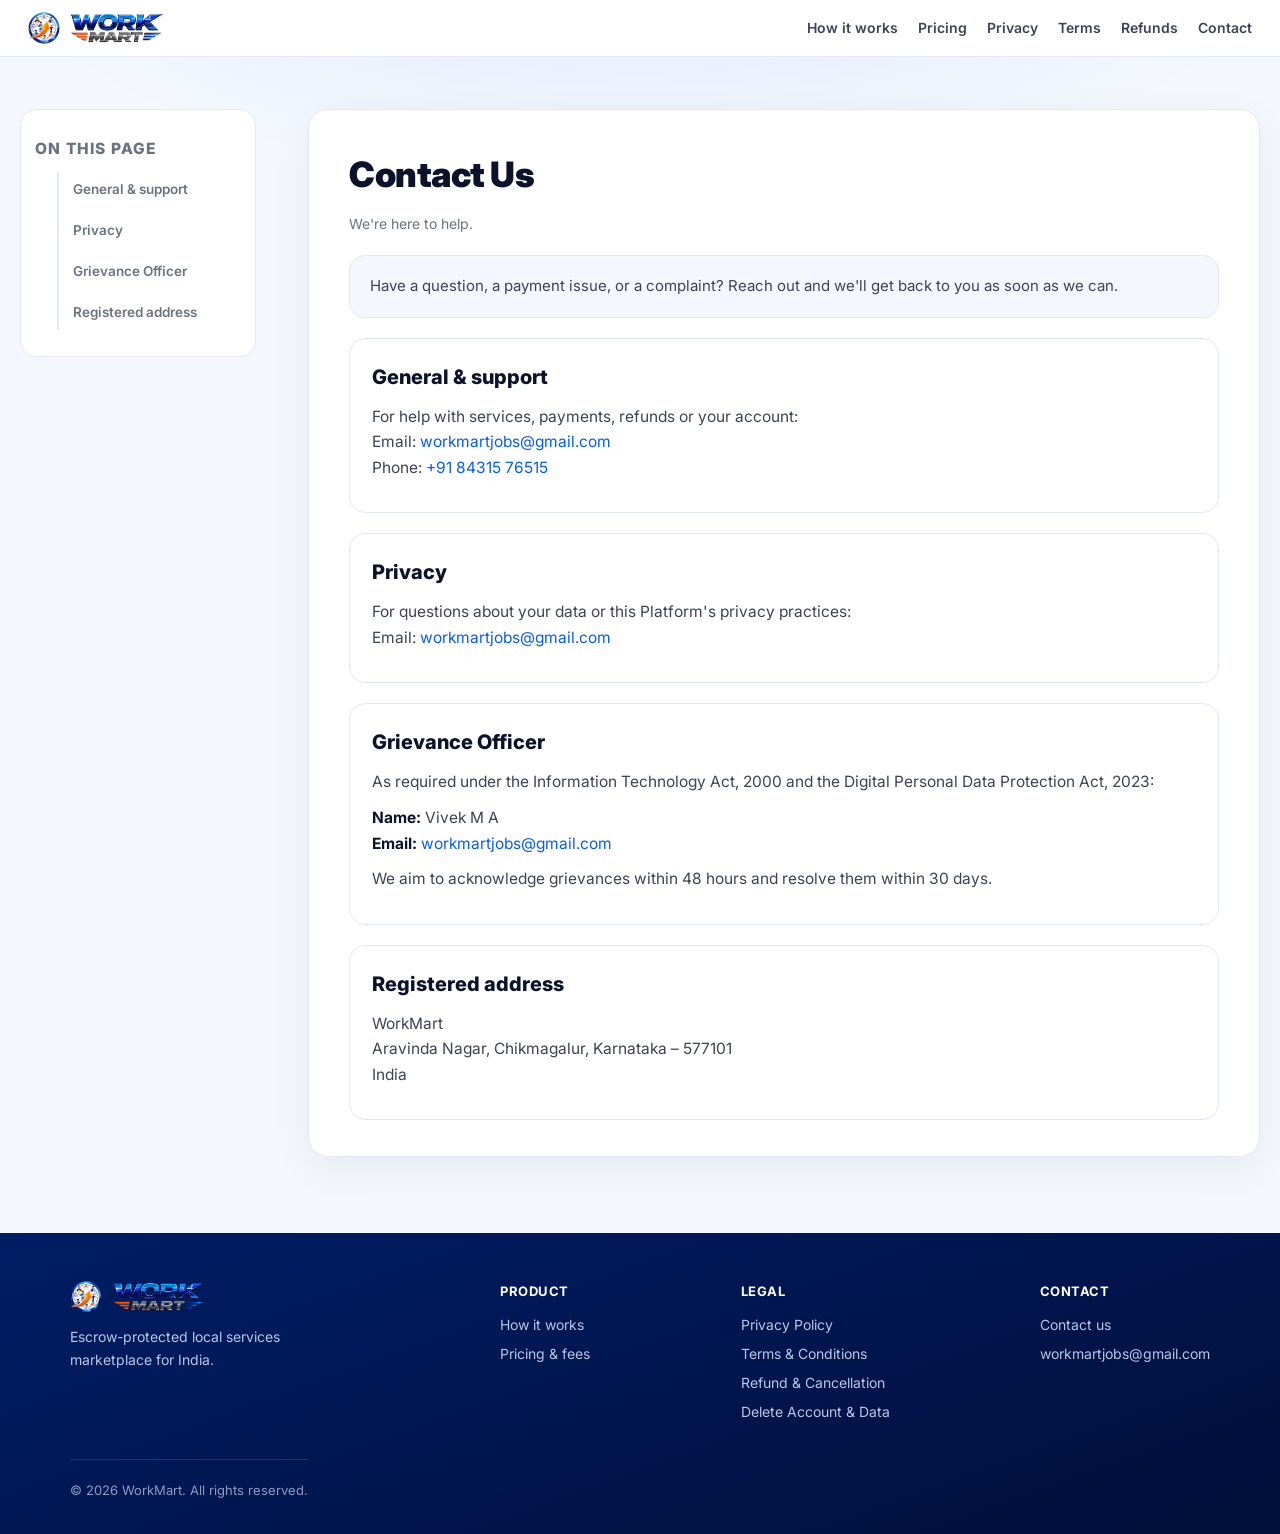
==== commit 35044770: "Move site to custom domain workmartjobs.com CNAME for GitHub Pages; canonical, Open Graph, sitemap a" ====
--- a/contact.html
+++ b/contact.html
@@ -10,11 +10,11 @@
   <link rel="preconnect" href="https://fonts.gstatic.com" crossorigin />
   <link href="https://fonts.googleapis.com/css2?family=Inter:wght@400;600;700;800;900&display=swap" rel="stylesheet" />
   <link rel="icon" type="image/png" href="assets/favicon.png" />
-  <link rel="canonical" href="https://vivekma05.github.io/workmartjobswebsite/contact.html" />
+  <link rel="canonical" href="https://workmartjobs.com/contact.html" />
   <meta property="og:type" content="website" />
   <meta property="og:site_name" content="WorkMart" />
   <meta property="og:title" content="Contact Us — WorkMart" />
-  <meta property="og:url" content="https://vivekma05.github.io/workmartjobswebsite/contact.html" />
+  <meta property="og:url" content="https://workmartjobs.com/contact.html" />
   <meta name="twitter:card" content="summary" />
   <script src="site.js" defer></script>
 </head>
--- a/styles.css
+++ b/styles.css
@@ -1,6 +1,7 @@
 /* ═══════════════════════════════════════════════════════════════════════════
    WorkMart — public website styles
-   Self-contained: no external fonts, no CDNs. Works on any static host.
+   Fonts load from Google Fonts (see <link> tags); everything else is
+   self-hosted. Works on any static host.
 
    Palette is taken from the APP, not invented here:
      --navy-1/2   NAVY_GRADIENT from components/ui/AuthChrome.tsx
@@ -62,6 +63,10 @@
 
 html { scroll-behavior: smooth; }
 
+/* Anchored sections (#how, #faq…) must clear the sticky header, or the
+   jump lands with the title hidden underneath it. */
+section[id] { scroll-margin-top: 72px; }
+
 body {
   font-family: "Inter", -apple-system, BlinkMacSystemFont, "Segoe UI", Roboto,
                "Helvetica Neue", Arial, sans-serif;
@@ -84,7 +89,7 @@
   border-bottom: 1px solid var(--line);
 }
 .nav-inner {
-  max-width: var(--wrap); margin: 0 auto; padding: 12px 20px;
+  max-width: none; margin: 0; padding: 12px 28px;
   display: flex; align-items: center; justify-content: space-between; gap: 16px;
 }
 
@@ -122,6 +127,9 @@
   display: grid; grid-template-columns: 1.05fr 0.95fr; gap: 48px;
   align-items: center; text-align: left;
 }
+/* Hero is a visual band, not a document — it earns a wider measure than
+   text sections so the copy and the phone spread across the screen. */
+.hero .hero-grid { max-width: 1560px; }
 .hero-copy { text-align: left; }
 .hero h1 {
   font-size: 48px; line-height: 1.1; letter-spacing: -1.5px;
@@ -347,16 +355,40 @@
    of leaving the text stranded in a middle strip. Applied by site.js, which
    also wraps the content column — no per-page markup needed. */
 .legal .wrap.has-toc {
-  max-width: 1180px;
+  max-width: 1280px;
   display: grid;
-  grid-template-columns: 232px minmax(0, 1fr);
-  gap: 48px;
+  grid-template-columns: 236px minmax(0, 1fr);
+  gap: 52px;
   align-items: start;
 }
+/* Full-bleed tinted backdrop + floating content sheet: on wide screens the
+   margins read as background, not emptiness. */
+.legal:has(.has-toc) {
+  background:
+    radial-gradient(900px 300px at 50% -80px, color-mix(in srgb, var(--blue) 7%, transparent), transparent 70%),
+    var(--soft);
+}
+.docs-body {
+  min-width: 0;
+  background: var(--card);
+  border: 1px solid var(--line);
+  border-radius: 20px;
+  padding: 36px 40px;
+  box-shadow: 0 12px 40px rgba(11,19,43,0.06);
+}
+.docs-body > h1:first-child { margin-top: 0; }
 .toc {
   position: sticky; top: 88px;
   max-height: calc(100vh - 130px); overflow: auto;
-}
+  scrollbar-width: thin;
+  scrollbar-color: var(--line) transparent;
+  padding: 16px 14px;
+  background: var(--card);
+  border: 1px solid var(--line);
+  border-radius: 16px;
+}
+.toc::-webkit-scrollbar { width: 5px; }
+.toc::-webkit-scrollbar-thumb { background: var(--line); border-radius: 4px; }
 .toc-title {
   font-size: 11px; font-weight: 800; letter-spacing: 1.2px;
   text-transform: uppercase; color: var(--muted); margin-bottom: 8px;
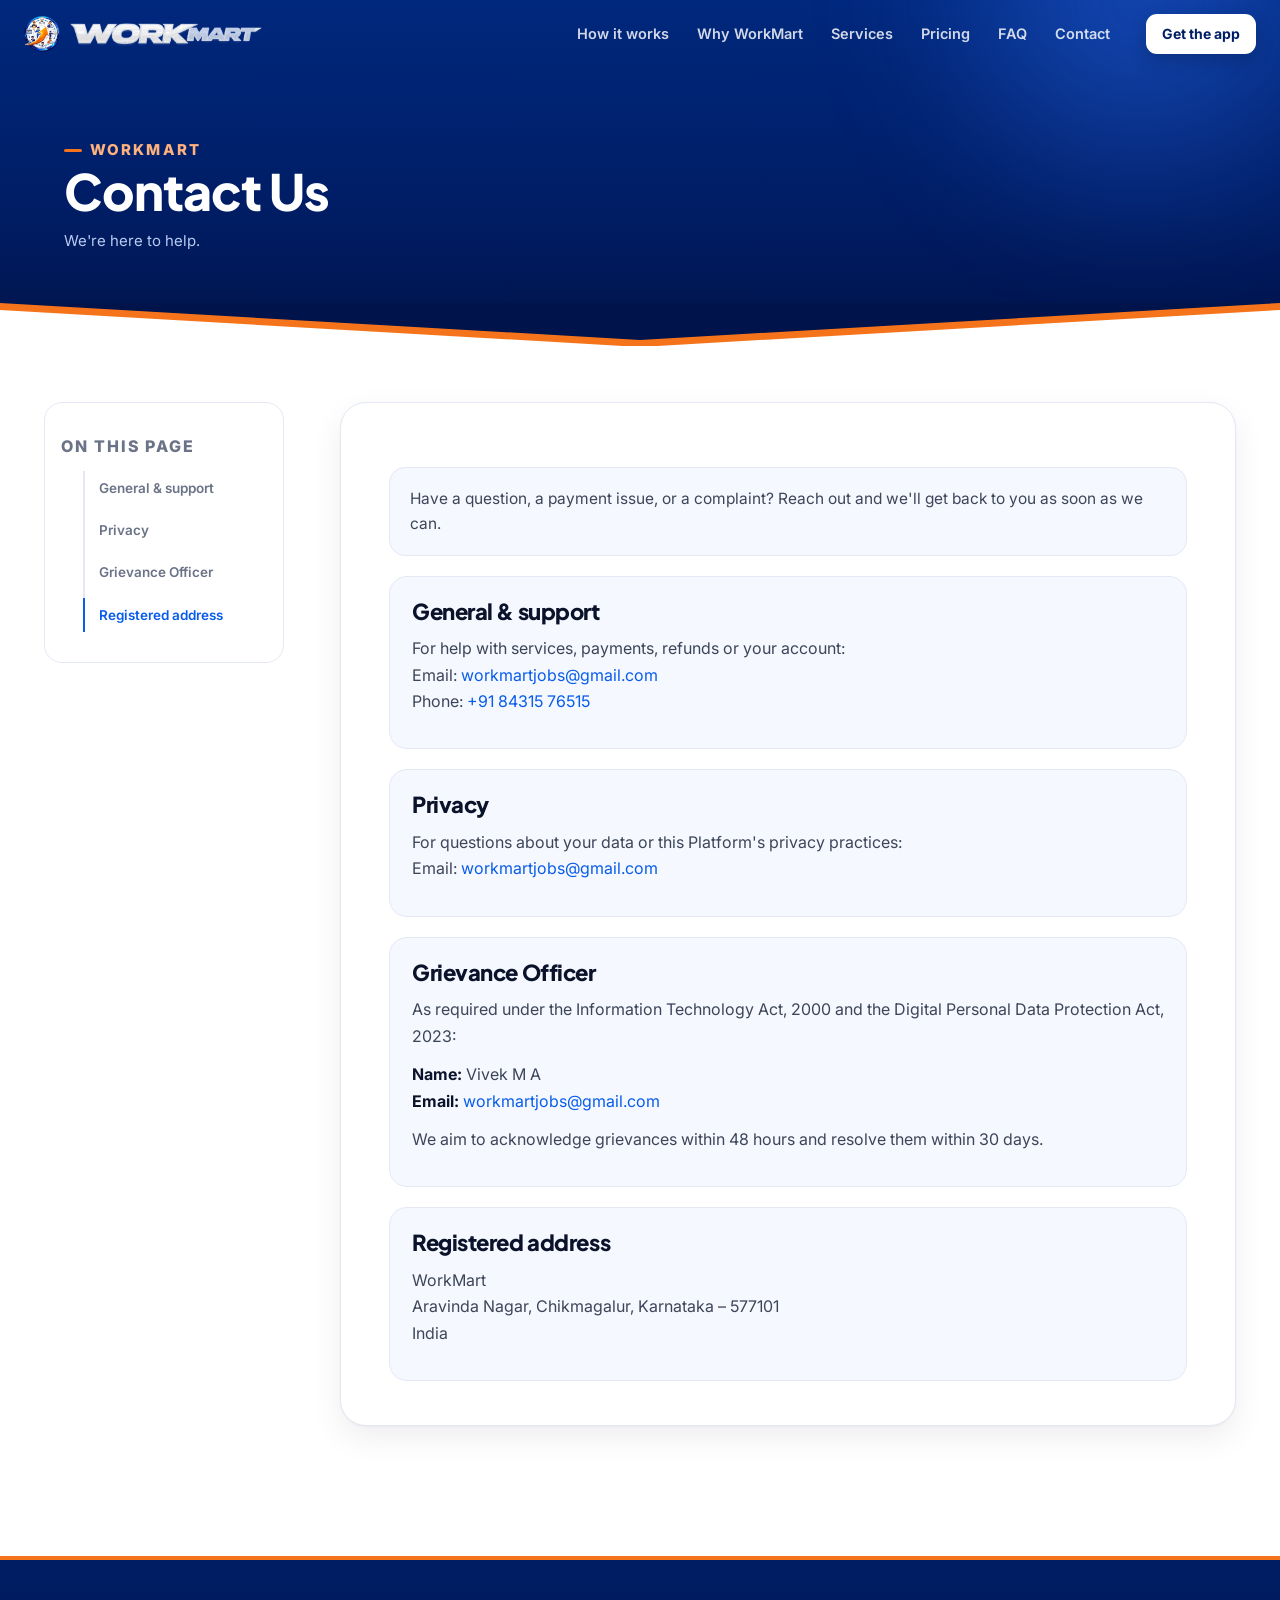
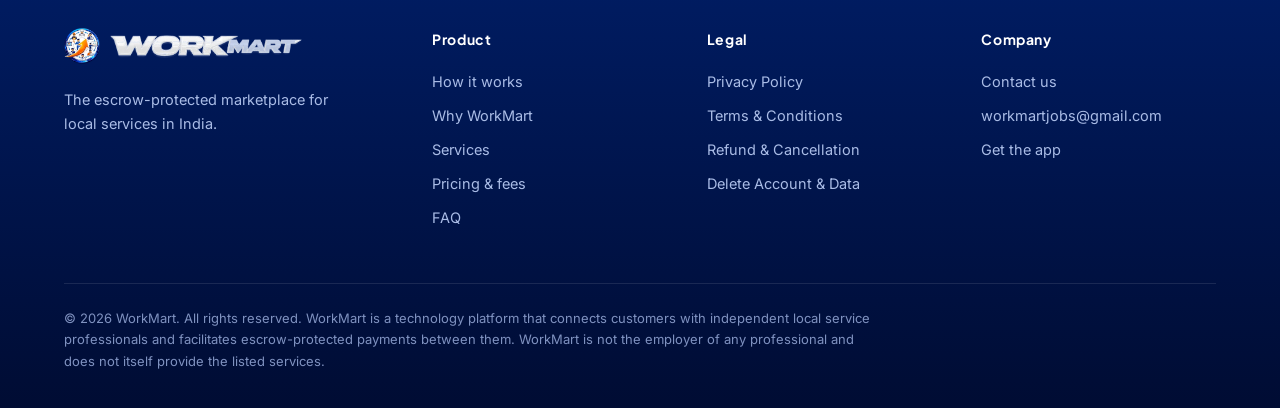
==== commit 1d0f7a71: "Website redesign: cinematic navy hero, real app screens, premium motion - Hero: navy with drifting a" ====
--- a/contact.html
+++ b/contact.html
@@ -8,7 +8,8 @@
   <link rel="stylesheet" href="styles.css" />
   <link rel="preconnect" href="https://fonts.googleapis.com" />
   <link rel="preconnect" href="https://fonts.gstatic.com" crossorigin />
-  <link href="https://fonts.googleapis.com/css2?family=Inter:wght@400;600;700;800;900&display=swap" rel="stylesheet" />
+  <link href="https://fonts.googleapis.com/css2?family=Inter:wght@400;500;600;700&family=Plus+Jakarta+Sans:wght@700;800&display=swap" rel="stylesheet" />
+  <meta name="theme-color" content="#001d65" />
   <link rel="icon" type="image/png" href="assets/favicon.png" />
   <link rel="canonical" href="https://workmartjobs.com/contact.html" />
   <meta property="og:type" content="website" />
@@ -16,27 +17,55 @@
   <meta property="og:title" content="Contact Us — WorkMart" />
   <meta property="og:url" content="https://workmartjobs.com/contact.html" />
   <meta name="twitter:card" content="summary" />
+  <script>document.documentElement.classList.add('js')</script>
   <script src="site.js" defer></script>
 </head>
 <body>
+  <!-- SITE-HEADER:START -->
   <header class="nav">
     <div class="nav-inner">
-      <a class="brand" href="index.html" aria-label="WorkMart home"><img class="emblem" src="assets/workmart-emblem.png" alt="" /><img class="wordmark" src="assets/workmart-wordmark.png" alt="WorkMart" /></a>
-      <nav class="nav-links">
+      <a class="brand" href="index.html" aria-label="WorkMart home">
+        <img class="emblem" src="assets/img/emblem.webp" alt="" width="36" height="36" />
+        <img class="wordmark wm-silver" src="assets/img/wordmark-silver.webp" alt="WorkMart" width="192" height="23" />
+        <img class="wordmark wm-blue" src="assets/img/wordmark-blue.webp" alt="" aria-hidden="true" width="192" height="23" />
+      </a>
+      <nav class="nav-links" aria-label="Main">
         <a href="index.html#how">How it works</a>
+        <a href="index.html#trust">Why WorkMart</a>
+        <a href="index.html#services">Services</a>
         <a href="pricing.html">Pricing</a>
-        <a href="privacy.html">Privacy</a>
-        <a href="terms.html">Terms</a>
-        <a href="refunds.html">Refunds</a>
+        <a href="index.html#faq">FAQ</a>
         <a href="contact.html">Contact</a>
       </nav>
+      <div class="nav-cta">
+        <a class="btn btn-sm btn-light" href="https://play.google.com/store/apps/details?id=com.workmart.app">Get the app</a>
+        <button class="nav-toggle" type="button" aria-label="Menu" aria-expanded="false" aria-controls="mnav"><svg class="i"><use href="assets/icons.svg#i-menu"></use></svg></button>
+      </div>
     </div>
   </header>
+  <div class="mnav" id="mnav" hidden>
+    <a href="index.html#how">How it works</a>
+    <a href="index.html#trust">Why WorkMart</a>
+    <a href="index.html#services">Services</a>
+    <a href="pricing.html">Pricing</a>
+    <a href="index.html#faq">FAQ</a>
+    <a href="contact.html">Contact</a>
+    <div class="mnav-small"><a href="privacy.html">Privacy Policy</a><a href="terms.html">Terms &amp; Conditions</a><a href="refunds.html">Refunds</a></div>
+    <a class="play-badge" href="https://play.google.com/store/apps/details?id=com.workmart.app"><img src="assets/img/google-play-badge.png" alt="Get it on Google Play" width="180" height="54" /></a>
+  </div>
+  <!-- SITE-HEADER:END -->
+
+  <section class="page-hero">
+    <div class="wrap">
+      <p class="eyebrow" style="color:#ffb27d">WorkMart</p>
+      <h1>Contact Us</h1>
+      <p>We're here to help.</p>
+    </div>
+    <svg class="chevron" viewBox="0 0 100 44" preserveAspectRatio="none" aria-hidden="true"><polygon class="page" points="0,0 100,0 100,44 0,44" /><polygon class="bev" points="0,0 100,0 100,7 50,44 0,7" /><polygon class="nav-fill" points="0,0 100,0 50,37" /></svg>
+  </section>
 
   <div class="legal">
     <div class="wrap">
-      <h1>Contact Us</h1>
-      <p class="updated">We're here to help.</p>
 
       <div class="intro">
         Have a question, a payment issue, or a complaint? Reach out and we'll get back to you as soon as we can.
@@ -72,14 +101,44 @@
     </div>
   </div>
 
-  <footer>
+  <!-- SITE-FOOTER:START -->
+  <footer class="site">
     <div class="wrap">
-      <div class="col"><div class="brand"><img class="emblem" src="assets/workmart-emblem.png" alt="" /><img class="wordmark" src="assets/workmart-wordmark.png" alt="WorkMart" /></div><p style="max-width:280px; margin-top:12px; font-size:14px;">Escrow-protected local services marketplace for India.</p></div>
-      <div class="col"><h4>Product</h4><a href="index.html#how">How it works</a><a href="pricing.html">Pricing &amp; fees</a></div>
-      <div class="col"><h4>Legal</h4><a href="privacy.html">Privacy Policy</a><a href="terms.html">Terms &amp; Conditions</a><a href="refunds.html">Refund &amp; Cancellation</a><a href="delete-account.html">Delete Account &amp; Data</a></div>
-      <div class="col"><h4>Contact</h4><a href="contact.html">Contact us</a><a href="mailto:workmartjobs@gmail.com">workmartjobs@gmail.com</a></div>
+      <div class="foot">
+        <div>
+          <a class="brand" href="index.html" aria-label="WorkMart home">
+            <img class="emblem" src="assets/img/emblem.webp" alt="" width="36" height="36" />
+            <img class="wordmark wm-silver" src="assets/img/wordmark-silver.webp" alt="WorkMart" width="192" height="23" />
+          </a>
+          <p>The escrow-protected marketplace for local services in India.</p>
+        </div>
+        <div>
+          <h4>Product</h4>
+          <a href="index.html#how">How it works</a>
+          <a href="index.html#trust">Why WorkMart</a>
+          <a href="index.html#services">Services</a>
+          <a href="pricing.html">Pricing &amp; fees</a>
+          <a href="index.html#faq">FAQ</a>
+        </div>
+        <div>
+          <h4>Legal</h4>
+          <a href="privacy.html">Privacy Policy</a>
+          <a href="terms.html">Terms &amp; Conditions</a>
+          <a href="refunds.html">Refund &amp; Cancellation</a>
+          <a href="delete-account.html">Delete Account &amp; Data</a>
+        </div>
+        <div>
+          <h4>Company</h4>
+          <a href="contact.html">Contact us</a>
+          <a href="mailto:workmartjobs@gmail.com">workmartjobs@gmail.com</a>
+          <a href="https://play.google.com/store/apps/details?id=com.workmart.app">Get the app</a>
+        </div>
+      </div>
+      <div class="legalline">
+        <p>© <span data-year>2026</span> WorkMart. All rights reserved. WorkMart is a technology platform that connects customers with independent local service professionals and facilitates escrow-protected payments between them. WorkMart is not the employer of any professional and does not itself provide the listed services.</p>
+      </div>
     </div>
-    <div class="wrap"><div class="legalline">© 2026 WorkMart. All rights reserved.</div></div>
   </footer>
+  <!-- SITE-FOOTER:END -->
 </body>
 </html>
--- a/styles.css
+++ b/styles.css
@@ -1,486 +1,492 @@
 /* ═══════════════════════════════════════════════════════════════════════════
-   WorkMart — public website styles
-   Fonts load from Google Fonts (see <link> tags); everything else is
-   self-hosted. Works on any static host.
-
-   Palette is taken from the APP, not invented here:
-     --navy-1/2   NAVY_GRADIENT from components/ui/AuthChrome.tsx
-     --blue       Brand.blue  in constants/Colors.ts
-     --blue-2/3   SIGNIN_GRADIENT
-     --orange     the bevel under the auth chevron
-
-   The previous version used indigo/violet/fuchsia (#6366f1 / #8b5cf6 /
-   #d946ef). Those colours appear nowhere in the app any more, so anyone
-   arriving from the Play listing met a different product to the one they
-   downloaded. Radii follow the app's 8 / 12 / 16 / 999 scale for the same
-   reason.
+   WorkMart — website
+   One visual system with the app: navy heroes ending in the orange-bevelled
+   chevron, Plus Jakarta Sans for display type, Inter for reading, the app's
+   Lucide icon family (assets/icons.svg), light + dark themes.
+   Motion is transform/opacity only and switches off under reduced motion.
    ═══════════════════════════════════════════════════════════════════════════ */
 
 :root {
-  /* Brand */
-  --navy-1: #001d65;
-  --navy-2: #00154e;
-  --navy-3: #000f3a;
+  --navy-lift: #00287d;
+  --navy:      #001d65;
+  --navy-deep: #00134a;
+  --navy-ink:  #000c33;
   --blue:   #085ceb;
-  --blue-2: #0055f5;
+  --blue-2: #2f74ff;
   --blue-3: #003cd4;
-  --orange: #f5741b;
-
-  /* Light surfaces */
+  --bevel:  #f5741b;
+  --green:  #16a34a;
+  --gold:   #d99a06;
+
   --ink:    #0b132b;
-  --body:   #3d4257;
-  --muted:  #6b7280;
+  --body:   #3d4559;
+  --muted:  #6b7387;
   --line:   #e3e8f4;
   --bg:     #ffffff;
-  --soft:   #f4f7fd;
+  --soft:   #f5f8fe;
   --card:   #ffffff;
-  --callout-bg:   #eaf1ff;
-  --callout-line: #c2d6ff;
-
-  --r-sm: 8px;
-  --r-md: 12px;
-  --r-lg: 16px;
-  --wrap: 1180px;
-}
-
-/* The app is theme-aware, so the site should not blaze white at a user who
-   arrives from a dark-mode phone at night. */
+  --tint:   #edf3ff;
+  --shadow: 0 1px 2px rgba(11,19,43,.04), 0 12px 32px rgba(11,19,43,.07);
+  --shadow-lg: 0 2px 6px rgba(11,19,43,.05), 0 30px 70px rgba(11,19,43,.12);
+
+  --font: "Inter", system-ui, -apple-system, "Segoe UI", Roboto, Arial, sans-serif;
+  --display: "Plus Jakarta Sans", var(--font);
+  --ease: cubic-bezier(.22, 1, .36, 1);
+  --wrap: 1200px;
+  color-scheme: light;
+}
+
 @media (prefers-color-scheme: dark) {
   :root {
     --ink:    #f2f5ff;
-    --body:   #c3cbe0;
-    --muted:  #949cb4;
-    --line:   #1e2740;
-    --bg:     #0a0f1f;
-    --soft:   #0f1628;
-    --card:   #121a2e;
-    --callout-bg:   #10214a;
-    --callout-line: #1f3a76;
+    --body:   #c4cbe0;
+    --muted:  #8f98b3;
+    --line:   #1d2742;
+    --bg:     #070c1c;
+    --soft:   #0b1226;
+    --card:   #0f1730;
+    --tint:   #111d3d;
+    --shadow: 0 1px 2px rgba(0,0,0,.3), 0 12px 32px rgba(0,0,0,.35);
+    --shadow-lg: 0 2px 6px rgba(0,0,0,.35), 0 30px 70px rgba(0,0,0,.5);
+    color-scheme: dark;
   }
 }
 
-* { box-sizing: border-box; margin: 0; padding: 0; }
-
-html { scroll-behavior: smooth; }
-
-/* Anchored sections (#how, #faq…) must clear the sticky header, or the
-   jump lands with the title hidden underneath it. */
-section[id] { scroll-margin-top: 72px; }
-
+*, *::before, *::after { box-sizing: border-box; }
+* { margin: 0; padding: 0; }
+html { scroll-behavior: smooth; -webkit-text-size-adjust: 100%; }
 body {
-  font-family: "Inter", -apple-system, BlinkMacSystemFont, "Segoe UI", Roboto,
-               "Helvetica Neue", Arial, sans-serif;
-  color: var(--body);
-  background: var(--bg);
-  line-height: 1.65;
-  -webkit-font-smoothing: antialiased;
-}
-
+  font-family: var(--font); color: var(--body); background: var(--bg);
+  line-height: 1.65; font-size: 16px;
+  -webkit-font-smoothing: antialiased; -moz-osx-font-smoothing: grayscale;
+  text-rendering: optimizeLegibility; overflow-x: hidden;
+}
+img { max-width: 100%; display: block; }
 a { color: var(--blue); text-decoration: none; }
 a:hover { text-decoration: underline; }
-
-.wrap { max-width: var(--wrap); margin: 0 auto; padding: 0 20px; }
+:focus-visible { outline: 3px solid color-mix(in srgb, var(--blue-2) 70%, transparent); outline-offset: 3px; border-radius: 6px; }
+.wrap { max-width: var(--wrap); margin: 0 auto; padding: 0 24px; }
+.i { width: 1em; height: 1em; flex-shrink: 0; fill: none; stroke: currentColor; stroke-width: 2; stroke-linecap: round; stroke-linejoin: round; }
+.sr-only { position: absolute; width: 1px; height: 1px; overflow: hidden; clip: rect(0 0 0 0); white-space: nowrap; }
+section[id] { scroll-margin-top: 76px; }
+
+h1, h2, h3 { font-family: var(--display); color: var(--ink); letter-spacing: -0.02em; line-height: 1.12; font-weight: 800; text-wrap: balance; }
+
+/* ── Buttons ────────────────────────────────────────────────────────────── */
+.btn {
+  display: inline-flex; align-items: center; justify-content: center; gap: 8px;
+  height: 52px; padding: 0 24px; border-radius: 14px;
+  font-weight: 700; font-size: 15.5px; white-space: nowrap;
+  transition: transform .25s var(--ease), box-shadow .25s var(--ease), background .2s, border-color .2s;
+}
+.btn:hover { text-decoration: none; transform: translateY(-2px); }
+.btn:active { transform: translateY(0) scale(.98); }
+.btn .i { font-size: 18px; transition: transform .25s var(--ease); }
+.btn:hover .i { transform: translateX(3px); }
+.btn-primary { background: linear-gradient(135deg, var(--blue-2), var(--blue-3)); color: #fff; box-shadow: 0 10px 26px rgba(0,60,212,.35); }
+.btn-primary:hover { box-shadow: 0 16px 34px rgba(0,60,212,.45); }
+.btn-glass { color: #fff; background: rgba(255,255,255,.08); border: 1px solid rgba(255,255,255,.24); backdrop-filter: blur(8px); }
+.btn-glass:hover { background: rgba(255,255,255,.14); border-color: rgba(255,255,255,.45); }
+.btn-outline { color: var(--ink); background: var(--card); border: 1px solid var(--line); }
+.btn-outline:hover { border-color: var(--blue); }
+.btn-sm { height: 40px; padding: 0 16px; border-radius: 11px; font-size: 14px; }
+.btn-light { background: #fff; color: var(--navy); box-shadow: 0 6px 18px rgba(0,0,0,.18); }
+.play-badge { display: inline-block; border-radius: 12px; transition: transform .25s var(--ease), filter .25s; }
+.play-badge img { height: 54px; width: auto; }
+.play-badge:hover { transform: translateY(-2px); filter: drop-shadow(0 10px 20px rgba(0,0,0,.35)); }
 
 /* ── Header ─────────────────────────────────────────────────────────────── */
-header.nav {
-  position: sticky; top: 0; z-index: 50;
-  background: color-mix(in srgb, var(--bg) 88%, transparent);
-  backdrop-filter: saturate(180%) blur(10px);
-  border-bottom: 1px solid var(--line);
-}
-.nav-inner {
-  max-width: none; margin: 0; padding: 12px 28px;
-  display: flex; align-items: center; justify-content: space-between; gap: 16px;
-}
-
-/* The wordmark is real artwork now, not a gradient tile with a letter in it.
-   Height-constrained with width:auto so the aspect ratio can never skew. */
-.brand { display: flex; align-items: center; gap: 10px; }
-.brand img.wordmark { height: 30px; width: auto; display: block; }
-.brand img.emblem   { height: 32px; width: auto; display: block; }
-
-/* The artwork is drawn for a dark background: on a white header its navy
-   core reads fine, but in dark mode it needs no treatment at all. Kept as a
-   single rule so the two themes cannot drift apart. */
-@media (prefers-color-scheme: dark) {
-  .brand img.wordmark { filter: brightness(1.12); }
-}
-
-.nav-links { display: flex; gap: 20px; flex-wrap: wrap; }
-.nav-links a { color: var(--body); font-size: 14px; font-weight: 600; }
-.nav-links a:hover { color: var(--blue); text-decoration: none; }
+.nav { position: fixed; inset: 0 0 auto 0; z-index: 60; transition: background .35s, box-shadow .35s, border-color .35s; border-bottom: 1px solid transparent; }
+.nav-inner { max-width: 1280px; margin: 0 auto; height: 68px; padding: 0 24px; display: flex; align-items: center; gap: 24px; }
+.brand { display: flex; align-items: center; gap: 10px; flex-shrink: 0; }
+.brand:hover { text-decoration: none; }
+.brand .emblem { width: 36px; height: 36px; }
+.brand .wordmark { height: 23px; width: auto; }
+.brand .wm-blue { display: none; }
+.nav-links { display: flex; gap: 4px; margin-left: auto; }
+.nav-links a { color: rgba(255,255,255,.82); font-size: 14.5px; font-weight: 600; padding: 8px 12px; border-radius: 10px; transition: color .2s, background .2s; }
+.nav-links a:hover { color: #fff; background: rgba(255,255,255,.08); text-decoration: none; }
+.nav-cta { display: flex; align-items: center; gap: 10px; }
+.nav-toggle { display: none; width: 42px; height: 42px; border-radius: 12px; border: 1px solid rgba(255,255,255,.22); background: rgba(255,255,255,.08); color: #fff; cursor: pointer; align-items: center; justify-content: center; }
+.nav-toggle .i { font-size: 20px; }
+
+/* Solid state: after scrolling past the hero, and always on policy pages. */
+.nav.is-solid { background: color-mix(in srgb, var(--bg) 82%, transparent); backdrop-filter: saturate(180%) blur(16px); -webkit-backdrop-filter: saturate(180%) blur(16px); border-bottom-color: var(--line); }
+.nav.is-solid .nav-links a { color: var(--body); }
+.nav.is-solid .nav-links a:hover { color: var(--blue); background: var(--tint); }
+.nav.is-solid .btn-light { background: linear-gradient(135deg, var(--blue-2), var(--blue-3)); color: #fff; box-shadow: 0 6px 16px rgba(0,60,212,.28); }
+.nav.is-solid .nav-toggle { color: var(--ink); border-color: var(--line); background: var(--card); }
+@media (prefers-color-scheme: light) {
+  .nav.is-solid .wm-silver { display: none; }
+  .nav.is-solid .wm-blue { display: block; }
+}
+
+/* Mobile menu */
+.mnav { position: fixed; inset: 68px 0 0 0; z-index: 59; background: color-mix(in srgb, var(--bg) 96%, transparent); backdrop-filter: blur(20px); padding: 20px 24px 40px; overflow: auto; opacity: 0; transform: translateY(-8px); transition: opacity .3s var(--ease), transform .3s var(--ease); pointer-events: none; }
+.mnav.open { opacity: 1; transform: none; pointer-events: auto; }
+.mnav a { display: block; color: var(--ink); font-family: var(--display); font-weight: 700; font-size: 22px; padding: 12px 0; border-bottom: 1px solid var(--line); }
+.mnav a:hover { text-decoration: none; color: var(--blue); }
+.mnav .mnav-small a { font-family: var(--font); font-size: 15px; font-weight: 600; color: var(--muted); border: 0; padding: 8px 0; }
+.mnav .play-badge { margin-top: 24px; }
+body.menu-open { overflow: hidden; }
 
 /* ── Hero ───────────────────────────────────────────────────────────────── */
-/* Deep navy, the same gradient as the app's sign-in screen, so the site and
-   the first app screen look like one product. */
-.hero {
-  background:
-    radial-gradient(1100px 420px at 78% -10%, rgba(0,85,245,0.34), transparent 60%),
-    radial-gradient(700px 380px at 8% 110%, rgba(245,116,27,0.12), transparent 60%),
-    linear-gradient(160deg, var(--navy-1) 0%, var(--navy-2) 55%, var(--navy-3) 100%);
-  padding: 84px 0 76px;
-  position: relative;
-  overflow: hidden;
-}
-.hero .wrap { position: relative; z-index: 1; }
-.hero-grid {
-  display: grid; grid-template-columns: 1.05fr 0.95fr; gap: 48px;
-  align-items: center; text-align: left;
-}
-/* Hero is a visual band, not a document — it earns a wider measure than
-   text sections so the copy and the phone spread across the screen. */
-.hero .hero-grid { max-width: 1560px; }
-.hero-copy { text-align: left; }
-.hero h1 {
-  font-size: 48px; line-height: 1.1; letter-spacing: -1.5px;
-  color: #fff; font-weight: 900;
-}
-.hero p.sub {
-  font-size: 17.5px; color: #c3d4ff; margin: 20px 0 0; max-width: 560px;
-}
-.hero p.sub strong { color: #fff; }
-
-/* The orange bevel motif from the app's auth screens. */
-.hero h1::after {
-  content: ""; display: block; width: 96px; height: 6px; border-radius: 999px;
-  background: var(--orange); margin: 24px 0 0;
-}
-
-/* Floating ambient orbs */
-.orb { position: absolute; border-radius: 50%; filter: blur(2px); pointer-events: none; }
-.orb-1 {
-  width: 180px; height: 180px; right: 6%; top: 8%;
-  background: radial-gradient(circle, rgba(0,85,245,0.35), transparent 70%);
-  animation: drift 9s ease-in-out infinite;
-}
-.orb-2 {
-  width: 120px; height: 120px; left: 44%; bottom: 6%;
-  background: radial-gradient(circle, rgba(245,116,27,0.22), transparent 70%);
-  animation: drift 12s ease-in-out infinite reverse;
-}
-@keyframes drift {
-  0%, 100% { transform: translateY(0); }
-  50% { transform: translateY(-18px); }
-}
-@media (prefers-reduced-motion: reduce) {
-  .orb-1, .orb-2, .mock-float { animation: none; }
-}
-
-.hero .cta-row { justify-content: flex-start; }
-
-/* Eyebrow labels above section titles */
-.eyebrow {
-  display: block; text-align: center; color: var(--blue);
-  font-size: 12px; font-weight: 800; letter-spacing: 1.6px;
-  text-transform: uppercase; margin-bottom: 10px;
-}
-
-/* Trust strip — honest proof points, no invented numbers. */
-.trust-strip {
-  border-bottom: 1px solid var(--line);
-  background: var(--card);
-}
-.trust-strip .wrap {
-  display: flex; justify-content: center; gap: 12px 36px; flex-wrap: wrap;
-  padding-top: 18px; padding-bottom: 18px;
-}
-.trust-strip span {
-  display: inline-flex; align-items: center; gap: 8px;
-  font-size: 13.5px; font-weight: 700; color: var(--body);
-  white-space: nowrap;
-}
-.trust-strip svg { width: 17px; height: 17px; color: var(--blue); flex-shrink: 0; }
-
-/* FAQ — native details accordion, zero JS. */
-.faq { max-width: 760px; margin: 32px auto 0; }
-.faq details {
-  background: var(--card); border: 1px solid var(--line);
-  border-radius: var(--r-lg); margin-bottom: 10px; overflow: hidden;
-}
-.faq summary {
-  cursor: pointer; list-style: none;
-  display: flex; align-items: center; justify-content: space-between; gap: 12px;
-  padding: 16px 18px; font-weight: 800; font-size: 15px; color: var(--ink);
-}
+.hero { position: relative; overflow: hidden; color: #fff; background: linear-gradient(180deg, var(--navy-lift) 0%, var(--navy) 55%, var(--navy-deep) 100%); padding: 148px 0 140px; isolation: isolate; }
+.hero-bg { position: absolute; inset: 0; z-index: -1; pointer-events: none; }
+.aurora { position: absolute; border-radius: 50%; filter: blur(70px); opacity: .55; will-change: transform; }
+.aurora.a1 { width: 640px; height: 640px; right: -120px; top: -220px; background: radial-gradient(circle, #2f74ff, transparent 65%); animation: aurora1 18s var(--ease) infinite alternate; }
+.aurora.a2 { width: 520px; height: 520px; left: -200px; top: 30%; background: radial-gradient(circle, #1aa3ff, transparent 65%); opacity: .28; animation: aurora2 22s var(--ease) infinite alternate; }
+.aurora.a3 { width: 420px; height: 420px; left: 34%; bottom: -260px; background: radial-gradient(circle, var(--bevel), transparent 65%); opacity: .16; animation: aurora1 26s var(--ease) infinite alternate-reverse; }
+@keyframes aurora1 { from { transform: translate3d(0,0,0) scale(1); } to { transform: translate3d(-80px,60px,0) scale(1.15); } }
+@keyframes aurora2 { from { transform: translate3d(0,0,0) scale(1); } to { transform: translate3d(90px,-40px,0) scale(1.1); } }
+.grid-dots { position: absolute; inset: 0; background-image: radial-gradient(rgba(255,255,255,.09) 1px, transparent 1.2px); background-size: 26px 26px; -webkit-mask-image: radial-gradient(ellipse 70% 60% at 70% 40%, #000 20%, transparent 75%); mask-image: radial-gradient(ellipse 70% 60% at 70% 40%, #000 20%, transparent 75%); }
+
+.hero-grid { display: grid; grid-template-columns: 1.08fr .92fr; gap: 56px; align-items: center; }
+.pill { display: inline-flex; align-items: center; gap: 10px; flex-wrap: wrap; padding: 8px 16px 8px 12px; border-radius: 999px; background: rgba(255,255,255,.08); border: 1px solid rgba(255,255,255,.18); color: #dce6ff; font-size: 13.5px; font-weight: 600; backdrop-filter: blur(6px); }
+.pill .i { font-size: 17px; color: #5ee0a0; }
+.pill b { color: #fff; }
+.pill-sep { width: 4px; height: 4px; border-radius: 50%; background: rgba(255,255,255,.4); }
+.hero h1 { color: #fff; font-size: clamp(40px, 5.4vw, 68px); line-height: 1.04; letter-spacing: -0.035em; margin-top: 24px; }
+.grad { background: linear-gradient(100deg, #fff 0%, #bcd2ff 45%, #8fb4ff 75%, #ffc79e 100%); -webkit-background-clip: text; background-clip: text; color: transparent; }
+.hero .lead { margin-top: 22px; font-size: clamp(16.5px, 1.4vw, 19px); line-height: 1.6; color: #c2d2f5; max-width: 560px; }
+.cta-row { display: flex; align-items: center; gap: 14px; flex-wrap: wrap; margin-top: 34px; }
+.hero-proof { list-style: none; display: flex; flex-wrap: wrap; gap: 10px 22px; margin-top: 28px; color: #a9bce6; font-size: 14px; font-weight: 600; }
+.hero-proof li { display: inline-flex; align-items: center; gap: 7px; }
+.hero-proof .i { font-size: 17px; color: #5ee0a0; }
+
+/* Phone + floating glass cards */
+.hero-visual { position: relative; display: flex; justify-content: center; perspective: 1400px; min-height: 600px; align-items: center; }
+.device { position: relative; width: 300px; border-radius: 46px; padding: 10px; background: linear-gradient(145deg, #1b2442, #070b18); box-shadow: 0 0 0 1px rgba(255,255,255,.1) inset, 0 0 0 7px rgba(255,255,255,.03), 0 40px 90px rgba(0,5,30,.55), 0 10px 30px rgba(0,5,30,.4); }
+.device::after { content: ""; position: absolute; inset: 10px; border-radius: 37px; pointer-events: none; background: linear-gradient(115deg, rgba(255,255,255,.14) 0%, rgba(255,255,255,0) 32%); }
+.device img { width: 100%; height: auto; border-radius: 37px; }
+.hero .device { transform: rotateY(var(--ry, -10deg)) rotateX(var(--rx, 4deg)); transform-style: preserve-3d; transition: transform .6s var(--ease); }
+.float-card { position: absolute; display: flex; align-items: center; gap: 12px; padding: 12px 16px 12px 12px; border-radius: 18px; background: rgba(6,20,62,.74); border: 1px solid rgba(255,255,255,.2); backdrop-filter: blur(16px) saturate(150%); -webkit-backdrop-filter: blur(16px) saturate(150%); box-shadow: 0 18px 40px rgba(0,5,30,.35); color: #fff; font-size: 14px; line-height: 1.3; will-change: transform; }
+.float-card b { display: block; font-weight: 700; font-size: 15px; }
+.float-card small { color: #bcd0f5; font-size: 12.5px; }
+.fc-ico { width: 40px; height: 40px; border-radius: 12px; display: grid; place-items: center; flex-shrink: 0; }
+.fc-ico .i { font-size: 21px; }
+.fc-ico.green { background: rgba(94,224,160,.18); color: #5ee0a0; }
+.fc-ico.blue { background: rgba(122,167,255,.2); color: #a9c6ff; }
+.fc-ico.orange { background: rgba(245,116,27,.2); color: #ffb27d; }
+.fc-escrow { left: -17%; bottom: 8%; animation: floaty 7s ease-in-out infinite; }
+.fc-kyc { right: -15%; top: 9%; animation: floaty 8.5s ease-in-out infinite reverse; }
+.fc-code { right: -19%; top: 47%; animation: floaty 9s ease-in-out infinite; animation-delay: -3s; }
+.fc-code .digits { display: flex; gap: 5px; margin-top: 5px; }
+.fc-code .digits span { width: 24px; height: 28px; border-radius: 7px; background: rgba(255,255,255,.14); border: 1px solid rgba(255,255,255,.2); display: grid; place-items: center; font-family: var(--display); font-weight: 800; font-size: 15px; }
+@keyframes floaty { 0%,100% { translate: 0 0; } 50% { translate: 0 -12px; } }
+.hero-glow { position: absolute; width: 420px; height: 420px; border-radius: 50%; background: radial-gradient(circle, rgba(47,116,255,.45), transparent 65%); filter: blur(30px); z-index: -1; }
+
+/* The app's chevron: navy above, page colour below, orange bevel between. */
+.chevron { position: absolute; left: 0; right: 0; bottom: -1px; width: 100%; height: 56px; display: block; }
+.chevron .bev { fill: var(--bevel); }
+.chevron .nav-fill { fill: var(--navy-deep); }
+.chevron .page { fill: var(--bg); }
+
+/* Entrance: staggered rise on load (only when JS is running). */
+.js [data-in] { opacity: 0; transform: translateY(22px); animation: rise .9s var(--ease) forwards; animation-delay: calc(var(--d, 0) * 110ms + 120ms); }
+@keyframes rise { to { opacity: 1; transform: none; } }
+.js .hero-visual[data-in] { transform: translateY(40px) scale(.96); }
+
+/* Scroll reveal */
+.js [data-reveal] { opacity: 0; transform: translateY(28px); transition: opacity .9s var(--ease), transform .9s var(--ease); transition-delay: calc(var(--i, 0) * 90ms); }
+.js [data-reveal].is-in { opacity: 1; transform: none; }
+
+/* ── Trust strip ────────────────────────────────────────────────────────── */
+.strip { padding: 34px 0 10px; }
+.strip ul { list-style: none; display: flex; justify-content: center; flex-wrap: wrap; gap: 14px 42px; }
+.strip li { display: inline-flex; align-items: center; gap: 10px; color: var(--body); font-weight: 600; font-size: 15px; }
+.strip .i { font-size: 20px; color: var(--blue); }
+
+/* ── Sections ───────────────────────────────────────────────────────────── */
+.section { padding: 110px 0; position: relative; }
+.section.soft { background: var(--soft); }
+.sec-head { text-align: center; max-width: 720px; margin: 0 auto 64px; }
+.eyebrow { display: inline-flex; align-items: center; gap: 8px; color: var(--blue); font-size: 12.5px; font-weight: 800; letter-spacing: .14em; text-transform: uppercase; }
+.eyebrow::before { content: ""; width: 18px; height: 3px; border-radius: 3px; background: var(--bevel); }
+.sec-head h2 { font-size: clamp(30px, 3.6vw, 46px); margin-top: 14px; }
+.sec-head p { margin-top: 16px; font-size: 17.5px; color: var(--muted); }
+
+/* How it works */
+.steps { position: relative; display: grid; gap: 120px; }
+.steps-line { position: absolute; left: 50%; top: 40px; bottom: 40px; width: 2px; transform: translateX(-50%); background: var(--line); border-radius: 2px; }
+.steps-line i { position: absolute; inset: 0; transform-origin: top; transform: scaleY(var(--p, 0)); background: linear-gradient(var(--blue-2), var(--bevel)); border-radius: 2px; }
+.step { display: grid; grid-template-columns: 1fr 1fr; gap: 96px; align-items: center; position: relative; }
+.step.flip .step-copy { order: 2; }
+.step-n { font-family: var(--display); font-weight: 800; font-size: 15px; color: var(--blue); display: inline-flex; align-items: center; gap: 10px; }
+.step-n::after { content: ""; width: 34px; height: 2px; background: currentColor; opacity: .35; }
+.step h3 { font-size: clamp(26px, 2.6vw, 34px); margin-top: 12px; }
+.step p { margin-top: 14px; font-size: 17px; color: var(--body); }
+.ticks { list-style: none; margin-top: 22px; display: grid; gap: 12px; }
+.ticks li { display: flex; gap: 12px; align-items: flex-start; font-weight: 600; color: var(--ink); font-size: 15.5px; }
+.ticks .i { font-size: 20px; color: var(--green); margin-top: 2px; }
+.step-visual { display: flex; justify-content: center; position: relative; }
+.step-visual::before { content: ""; position: absolute; inset: 8% 10%; border-radius: 40px; background: radial-gradient(circle at 50% 40%, color-mix(in srgb, var(--blue-2) 18%, transparent), transparent 70%); filter: blur(20px); z-index: 0; }
+.step-visual > * { position: relative; z-index: 1; }
+.device.sm { width: 280px; }
+
+/* Coded app UI (steps 2 and 3) */
+.ui-stack { width: min(400px, 100%); display: grid; gap: 14px; }
+.ui-card { background: var(--card); border: 1px solid var(--line); border-radius: 20px; padding: 16px 18px; box-shadow: var(--shadow); display: flex; align-items: center; gap: 14px; }
+.ui-card small { display: block; color: var(--muted); font-size: 12.5px; }
+.ui-card b { color: var(--ink); font-family: var(--display); font-weight: 700; }
+.avatar { width: 46px; height: 46px; border-radius: 50%; display: grid; place-items: center; font-family: var(--display); font-weight: 800; color: #fff; background: linear-gradient(135deg, #2f74ff, #003cd4); flex-shrink: 0; }
+.avatar.alt { background: linear-gradient(135deg, #8b97b3, #5c6884); }
+.who { flex: 1; min-width: 0; }
+.who b { display: block; font-size: 16px; }
+.meta { display: flex; gap: 10px; flex-wrap: wrap; margin-top: 4px; font-size: 12.5px; color: var(--muted); }
+.meta span { display: inline-flex; align-items: center; gap: 4px; }
+.tier { display: inline-flex; align-items: center; gap: 4px; padding: 2px 8px; border-radius: 999px; font-size: 11.5px; font-weight: 700; }
+.tier.gold { background: rgba(217,154,6,.14); color: var(--gold); }
+.tier.silver { background: rgba(120,132,160,.16); color: #7a86a3; }
+.ask { text-align: right; }
+.ask b { font-size: 19px; }
+.ui-card.dim { opacity: .62; transform: scale(.97); }
+.ui-card.picked { border-color: color-mix(in srgb, var(--blue) 55%, var(--line)); box-shadow: 0 0 0 4px color-mix(in srgb, var(--blue) 12%, transparent), var(--shadow); }
+.ui-card.escrow { background: linear-gradient(135deg, var(--navy-lift), var(--navy-deep)); border-color: transparent; color: #fff; }
+.ui-card.escrow b { color: #fff; }
+.ui-card.escrow small { color: #b9cbf2; }
+.ico-round { width: 44px; height: 44px; border-radius: 14px; display: grid; place-items: center; flex-shrink: 0; }
+.ico-round .i { font-size: 22px; }
+.ico-round.green { background: rgba(94,224,160,.16); color: #5ee0a0; }
+.ui-card .lock { margin-left: auto; color: #8fb0ef; }
+.ui-btn { display: flex; align-items: center; justify-content: center; gap: 8px; height: 52px; border-radius: 16px; color: #fff; font-weight: 700; background: linear-gradient(135deg, var(--blue-2), var(--blue-3)); box-shadow: 0 12px 26px rgba(0,60,212,.3); }
+.code-card { display: block; text-align: center; padding: 22px; }
+.code-boxes { display: flex; justify-content: center; gap: 10px; margin-top: 12px; }
+.code-boxes span { width: 54px; height: 64px; border-radius: 14px; display: grid; place-items: center; font-family: var(--display); font-weight: 800; font-size: 28px; color: var(--ink); background: var(--soft); border: 1.5px solid var(--line); }
+.js .code-boxes span { opacity: 0; transform: translateY(10px) scale(.9); transition: opacity .5s var(--ease), transform .5s var(--ease), border-color .4s; }
+.js .is-in .code-boxes span { opacity: 1; transform: none; border-color: color-mix(in srgb, var(--blue) 45%, var(--line)); }
+.js .is-in .code-boxes span:nth-child(1) { transition-delay: .35s; }
+.js .is-in .code-boxes span:nth-child(2) { transition-delay: .5s; }
+.js .is-in .code-boxes span:nth-child(3) { transition-delay: .65s; }
+.js .is-in .code-boxes span:nth-child(4) { transition-delay: .8s; }
+.ui-card.released { border-color: color-mix(in srgb, var(--green) 40%, var(--line)); }
+.tick { width: 46px; height: 46px; border-radius: 50%; display: grid; place-items: center; background: var(--green); color: #fff; flex-shrink: 0; }
+.tick .i { font-size: 24px; stroke-width: 3; }
+.js .tick { transform: scale(.4); opacity: 0; transition: transform .6s cubic-bezier(.34,1.56,.64,1) 1.05s, opacity .3s 1.05s; }
+.js .is-in .tick { transform: none; opacity: 1; }
+.stars { display: flex; gap: 2px; color: #f5a524; }
+.stars .i { font-size: 16px; fill: currentColor; }
+.review-q { font-size: 14.5px; color: var(--ink); font-weight: 600; margin-top: 4px; }
+
+/* Bento: why WorkMart */
+.bento { display: grid; grid-template-columns: repeat(3, 1fr); gap: 20px; }
+.tile { position: relative; overflow: hidden; background: var(--card); border: 1px solid var(--line); border-radius: 26px; padding: 30px; box-shadow: var(--shadow); transition: transform .45s var(--ease), box-shadow .45s var(--ease), border-color .3s; }
+.tile:hover { transform: translateY(-4px); box-shadow: var(--shadow-lg); border-color: color-mix(in srgb, var(--blue) 30%, var(--line)); }
+.tile.wide { grid-column: span 2; }
+.tile h3 { font-size: 21px; margin-top: 18px; }
+.tile p { margin-top: 8px; color: var(--body); font-size: 15.5px; }
+.t-ico { width: 52px; height: 52px; border-radius: 16px; display: grid; place-items: center; background: var(--tint); color: var(--blue); }
+.t-ico .i { font-size: 25px; }
+.t-ico.gold { background: rgba(217,154,6,.13); color: var(--gold); }
+.t-ico.green { background: rgba(22,163,74,.12); color: var(--green); }
+.t-ico.orange { background: rgba(245,116,27,.13); color: var(--bevel); }
+.t-ico.pink { background: rgba(219,39,119,.11); color: #db2777; }
+.tile.navy { background: linear-gradient(150deg, var(--navy-lift), var(--navy-deep)); border-color: transparent; color: #c2d2f5; }
+.tile.navy h3 { color: #fff; }
+.tile.navy p { color: #bcd0f5; }
+.tile.navy .t-ico { background: rgba(255,255,255,.1); color: #a9c6ff; }
+.flow { display: flex; align-items: center; gap: 10px; margin-top: 26px; flex-wrap: wrap; }
+.flow-node { display: inline-flex; align-items: center; gap: 8px; padding: 10px 14px; border-radius: 14px; background: rgba(255,255,255,.08); border: 1px solid rgba(255,255,255,.16); color: #fff; font-weight: 600; font-size: 14px; }
+.flow-node .i { font-size: 18px; color: #a9c6ff; }
+.flow-node.held { border-color: rgba(94,224,160,.5); background: rgba(94,224,160,.12); }
+.flow-node.held .i { color: #5ee0a0; }
+.flow-line { position: relative; flex: 1; min-width: 28px; height: 2px; background: rgba(255,255,255,.18); border-radius: 2px; overflow: hidden; }
+.flow-line::after { content: ""; position: absolute; top: 0; left: -40%; width: 40%; height: 100%; background: linear-gradient(90deg, transparent, #ffc79e, transparent); animation: travel 2.4s linear infinite; }
+.flow-line:nth-of-type(4)::after { animation-delay: 1.2s; }
+@keyframes travel { to { left: 100%; } }
+.chips { display: flex; flex-wrap: wrap; gap: 8px; margin-top: 18px; }
+.chip { display: inline-flex; align-items: center; gap: 6px; padding: 6px 12px; border-radius: 999px; background: var(--soft); border: 1px solid var(--line); font-size: 13px; font-weight: 600; color: var(--ink); }
+.chip .i { font-size: 15px; }
+.chip.gold { background: rgba(217,154,6,.12); border-color: rgba(217,154,6,.3); color: var(--gold); }
+.chip.silver { background: rgba(120,132,160,.12); border-color: rgba(120,132,160,.3); color: #7a86a3; }
+.chip.bronze { background: rgba(176,101,48,.12); border-color: rgba(176,101,48,.3); color: #b06530; }
+.ring-wrap { display: flex; align-items: center; gap: 18px; margin-top: 20px; }
+.ring { width: 92px; height: 92px; position: relative; flex-shrink: 0; }
+.ring svg { width: 100%; height: 100%; transform: rotate(-90deg); }
+.ring circle { fill: none; stroke-width: 8; }
+.ring .track { stroke: var(--line); }
+.ring .arc { stroke: url(#ringGrad); stroke-linecap: round; stroke-dasharray: 239; stroke-dashoffset: 239; transition: stroke-dashoffset 1.6s var(--ease) .2s; }
+.is-in .ring .arc, .no-motion .ring .arc { stroke-dashoffset: 19; }
+.ring b { position: absolute; inset: 0; display: grid; place-items: center; font-family: var(--display); font-weight: 800; font-size: 26px; color: var(--ink); }
+.ring-wrap small { color: var(--muted); font-size: 13.5px; }
+
+/* Services */
+.services-grid { display: grid; grid-template-columns: .9fr 1.1fr; gap: 72px; align-items: center; }
+.services-grid h2 { font-size: clamp(30px, 3.6vw, 46px); margin-top: 14px; }
+.services-grid p.lead { margin-top: 16px; font-size: 17.5px; color: var(--muted); }
+.stat-row { display: flex; gap: 40px; margin-top: 30px; }
+.stat b { display: block; font-family: var(--display); font-size: 40px; font-weight: 800; color: var(--ink); letter-spacing: -0.03em; line-height: 1; }
+.stat span { color: var(--muted); font-size: 14px; font-weight: 600; }
+.marquee { margin-top: 64px; display: grid; gap: 14px; -webkit-mask-image: linear-gradient(90deg, transparent, #000 8%, #000 92%, transparent); mask-image: linear-gradient(90deg, transparent, #000 8%, #000 92%, transparent); overflow: hidden; }
+.marquee-row { display: flex; gap: 12px; width: max-content; animation: marquee 48s linear infinite; }
+.marquee-row.rev { animation-direction: reverse; animation-duration: 56s; }
+.marquee:hover .marquee-row { animation-play-state: paused; }
+@keyframes marquee { to { transform: translateX(-50%); } }
+.svc { display: inline-flex; align-items: center; gap: 10px; padding: 10px 18px 10px 10px; border-radius: 16px; background: var(--card); border: 1px solid var(--line); font-weight: 600; color: var(--ink); white-space: nowrap; box-shadow: 0 1px 2px rgba(11,19,43,.04); }
+.svc span { width: 36px; height: 36px; border-radius: 11px; display: grid; place-items: center; background: var(--tint); color: var(--blue); }
+.svc .i { font-size: 19px; }
+
+/* Audience split */
+.split { display: grid; grid-template-columns: 1fr 1fr; gap: 24px; }
+.aud { border-radius: 30px; padding: 44px; position: relative; overflow: hidden; border: 1px solid var(--line); background: var(--card); box-shadow: var(--shadow); }
+.aud h3 { font-size: clamp(26px, 2.6vw, 34px); }
+.aud > p { margin-top: 12px; font-size: 16.5px; color: var(--muted); }
+.aud .ticks { margin: 26px 0 32px; }
+.aud.navy { background: linear-gradient(150deg, var(--navy-lift), var(--navy-deep)); border-color: transparent; color: #c2d2f5; }
+.aud.navy h3, .aud.navy .ticks li { color: #fff; }
+.aud.navy > p { color: #b9cbf2; }
+.aud.navy .ticks .i { color: #5ee0a0; }
+.aud .tag { display: inline-flex; align-items: center; gap: 8px; font-size: 13px; font-weight: 700; color: var(--blue); margin-bottom: 16px; }
+.aud.navy .tag { color: #ffb27d; }
+.aud .tag .i { font-size: 18px; }
+
+/* Pricing */
+.price-grid { display: grid; grid-template-columns: repeat(3, 1fr); gap: 20px; }
+.price { background: var(--card); border: 1px solid var(--line); border-radius: 26px; padding: 32px; box-shadow: var(--shadow); }
+.price .big { font-family: var(--display); font-weight: 800; font-size: 54px; color: var(--ink); letter-spacing: -0.04em; line-height: 1; margin-top: 18px; }
+.price .big small { font-size: 18px; font-weight: 700; color: var(--muted); letter-spacing: 0; }
+.price h3 { font-size: 19px; margin-top: 14px; }
+.price p { margin-top: 8px; color: var(--body); font-size: 15px; }
+.price.feature { border-color: color-mix(in srgb, var(--blue) 40%, var(--line)); box-shadow: 0 0 0 4px color-mix(in srgb, var(--blue) 8%, transparent), var(--shadow); }
+.badge-offer { display: inline-flex; align-items: center; gap: 6px; padding: 5px 11px; border-radius: 999px; font-size: 12px; font-weight: 800; letter-spacing: .04em; text-transform: uppercase; background: rgba(245,116,27,.13); color: var(--bevel); }
+.price-note { text-align: center; margin-top: 30px; color: var(--muted); font-size: 15px; }
+
+/* FAQ */
+.faq { max-width: 820px; margin: 0 auto; display: grid; gap: 12px; }
+.faq details { background: var(--card); border: 1px solid var(--line); border-radius: 18px; transition: border-color .3s, box-shadow .3s; overflow: hidden; }
+.faq details[open] { border-color: color-mix(in srgb, var(--blue) 35%, var(--line)); box-shadow: var(--shadow); }
+.faq summary { cursor: pointer; list-style: none; display: flex; align-items: center; justify-content: space-between; gap: 16px; padding: 20px 22px; font-family: var(--display); font-weight: 700; font-size: 17px; color: var(--ink); }
 .faq summary::-webkit-details-marker { display: none; }
-.faq summary::after {
-  content: "+"; flex-shrink: 0;
-  width: 26px; height: 26px; border-radius: 50%;
-  background: color-mix(in srgb, var(--blue) 10%, transparent);
-  color: var(--blue); font-size: 17px; font-weight: 800; line-height: 1;
-  display: flex; align-items: center; justify-content: center;
-}
-.faq details[open] summary::after { content: "–"; }
-.faq details p { padding: 0 18px 16px; font-size: 14.5px; color: var(--body); }
-.faq details a { font-weight: 700; }
-
-/* Final CTA band */
-.final-cta {
-  background:
-    radial-gradient(800px 300px at 50% -20%, rgba(0,85,245,0.35), transparent 65%),
-    linear-gradient(160deg, var(--navy-1), var(--navy-3));
-  border-radius: 24px;
-  padding: 52px 32px;
-  text-align: center;
-  position: relative; overflow: hidden;
-}
-.final-cta h2 { color: #fff; font-size: 30px; font-weight: 900; letter-spacing: -0.5px; }
-.final-cta p { color: #c3d4ff; margin: 12px auto 0; max-width: 520px; font-size: 15.5px; }
-.final-cta .cta-row { justify-content: center; }
-.final-cta small { display: block; color: #8e9ac0; margin-top: 16px; font-size: 12.5px; }
-
-/* ── Phone mockup (pure CSS product shot) ─────────────────────────────── */
-.mock-float { animation: drift 7s ease-in-out infinite; }
-.phone {
-  width: 270px; margin: 0 auto; background: #0b132b;
-  border-radius: 44px; padding: 12px;
-  border: 1px solid rgba(255,255,255,0.16);
-  box-shadow: 0 30px 80px rgba(0,0,0,0.5), 0 0 0 8px rgba(255,255,255,0.04);
-}
-.phone-screen {
-  background: #f4f7fd; border-radius: 34px; overflow: hidden;
-  padding: 16px 14px 18px;
-}
-.mock-bar {
-  display: flex; align-items: center; gap: 8px; margin-bottom: 12px;
-}
-.mock-dot { width: 28px; height: 28px; border-radius: 50%; background: var(--blue); }
-.mock-line { height: 8px; border-radius: 4px; background: #d7e1f5; }
-.mock-card {
-  background: #fff; border-radius: 14px; padding: 12px;
-  box-shadow: 0 6px 18px rgba(8,92,235,0.1); margin-bottom: 10px;
-}
-.mock-row { display: flex; align-items: center; justify-content: space-between; }
-.mock-title { font-size: 13px; font-weight: 800; color: #0b132b; }
-.mock-price { font-size: 15px; font-weight: 900; color: var(--blue); }
-.mock-sub { font-size: 11px; color: #6b7280; margin-top: 2px; }
-.mock-escrow {
-  display: inline-flex; align-items: center; gap: 4px; margin-top: 8px;
-  background: rgba(22,163,74,0.1); color: #15803d;
-  font-size: 10.5px; font-weight: 800; padding: 4px 9px; border-radius: 999px;
-}
-.mock-btn {
-  margin-top: 10px; background: linear-gradient(135deg, var(--blue-2), var(--blue-3));
-  color: #fff; text-align: center; font-size: 13px; font-weight: 800;
-  border-radius: 10px; padding: 10px 0;
-}
-.mock-tip {
-  display: flex; align-items: center; gap: 8px;
-  background: #fff; border-radius: 14px; padding: 10px 12px;
-  box-shadow: 0 6px 18px rgba(8,92,235,0.1);
-  font-size: 12px; font-weight: 700; color: #0b132b;
-}
-.mock-tip small { display: block; font-weight: 600; color: #6b7280; font-size: 10.5px; }
-
-.badge-pill {
-  display: inline-block;
-  background: rgba(255,255,255,0.1);
-  border: 1px solid rgba(255,255,255,0.22);
-  color: #dfe8ff; font-weight: 700; font-size: 13px;
-  padding: 7px 16px; border-radius: 999px; margin: 0 8px 22px 0;
-  backdrop-filter: blur(4px);
-}
-.badge-pill.hot {
-  background: rgba(245,116,27,0.18);
-  border-color: rgba(245,116,27,0.55);
-  color: #ffd9b8;
-}
-
-.cta-row { margin-top: 30px; display: flex; gap: 12px; justify-content: center; flex-wrap: wrap; }
-.hero .cta-row { justify-content: flex-start; }
-.btn {
-  display: inline-block; padding: 14px 28px; border-radius: var(--r-md);
-  font-weight: 700; font-size: 15px;
-}
-.btn-primary {
-  background: linear-gradient(135deg, var(--blue-2), var(--blue-3));
-  color: #fff; box-shadow: 0 10px 26px rgba(0,60,212,0.42);
-}
-.btn-primary:hover { text-decoration: none; opacity: 0.94; }
-.btn-ghost {
-  background: rgba(255,255,255,0.08); border: 1px solid rgba(255,255,255,0.3); color: #fff;
-}
-.btn-ghost:hover { text-decoration: none; border-color: #fff; }
-
-/* On a light section the ghost button needs light-surface treatment. */
-section .btn-ghost { background: var(--card); border-color: var(--line); color: var(--ink); }
-section .btn-ghost:hover { border-color: var(--blue); }
-
-/* ── Sections ───────────────────────────────────────────────────────────── */
-section { padding: 62px 0; }
-section.alt { background: var(--soft); }
-h2.section-title {
-  font-size: 31px; color: var(--ink); font-weight: 800;
-  letter-spacing: -0.5px; text-align: center;
-}
-p.section-lead {
-  text-align: center; color: var(--muted); max-width: 660px;
-  margin: 12px auto 0; font-size: 16px;
-}
-
-.grid { display: grid; gap: 18px; margin-top: 38px; }
-.grid-3 { grid-template-columns: repeat(3, 1fr); }
-.grid-4 { grid-template-columns: repeat(4, 1fr); }
-.card {
-  background: var(--card); border: 1px solid var(--line);
-  border-radius: var(--r-lg); padding: 24px;
-  transition: border-color .15s ease, transform .15s ease;
-}
-.card:hover { border-color: color-mix(in srgb, var(--blue) 45%, var(--line)); transform: translateY(-2px); }
-/* Tinted icon tile instead of a bare emoji — consistent in every browser. */
-.card .ico {
-  width: 44px; height: 44px; border-radius: 12px;
-  background: color-mix(in srgb, var(--blue) 10%, transparent);
-  display: flex; align-items: center; justify-content: center;
-  color: var(--blue);
-}
-.card .ico svg { width: 22px; height: 22px; }
-.card .ico.warm { background: rgba(245,116,27,0.12); color: var(--orange); }
-.card .ico.green { background: rgba(22,163,74,0.1); color: #15803d; }
-.card .ico.gold { background: rgba(245,158,11,0.12); color: #b45309; }
-.card .ico.pink { background: rgba(236,72,153,0.1); color: #db2777; }
-.card h3 { color: var(--ink); font-size: 17px; margin: 12px 0 6px; font-weight: 800; }
-.card p { color: var(--body); font-size: 14.5px; }
-
-.step-num {
-  width: 36px; height: 36px; border-radius: var(--r-md); font-weight: 900; color: #fff;
-  background: linear-gradient(135deg, var(--blue-2), var(--blue-3));
-  display: flex; align-items: center; justify-content: center; font-size: 16px;
-}
-
-/* ── Legal / policy pages ───────────────────────────────────────────────── */
-.legal { padding: 52px 0 76px; }
-.legal .wrap { max-width: 820px; }
-/* Docs layout: sticky section nav fills the wide-screen dead space instead
-   of leaving the text stranded in a middle strip. Applied by site.js, which
-   also wraps the content column — no per-page markup needed. */
-.legal .wrap.has-toc {
-  max-width: 1280px;
-  display: grid;
-  grid-template-columns: 236px minmax(0, 1fr);
-  gap: 52px;
-  align-items: start;
-}
-/* Full-bleed tinted backdrop + floating content sheet: on wide screens the
-   margins read as background, not emptiness. */
-.legal:has(.has-toc) {
-  background:
-    radial-gradient(900px 300px at 50% -80px, color-mix(in srgb, var(--blue) 7%, transparent), transparent 70%),
-    var(--soft);
-}
-.docs-body {
-  min-width: 0;
-  background: var(--card);
-  border: 1px solid var(--line);
-  border-radius: 20px;
-  padding: 36px 40px;
-  box-shadow: 0 12px 40px rgba(11,19,43,0.06);
-}
-.docs-body > h1:first-child { margin-top: 0; }
-.toc {
-  position: sticky; top: 88px;
-  max-height: calc(100vh - 130px); overflow: auto;
-  scrollbar-width: thin;
-  scrollbar-color: var(--line) transparent;
-  padding: 16px 14px;
-  background: var(--card);
-  border: 1px solid var(--line);
-  border-radius: 16px;
-}
-.toc::-webkit-scrollbar { width: 5px; }
-.toc::-webkit-scrollbar-thumb { background: var(--line); border-radius: 4px; }
-.toc-title {
-  font-size: 11px; font-weight: 800; letter-spacing: 1.2px;
-  text-transform: uppercase; color: var(--muted); margin-bottom: 8px;
-}
-.toc ul { list-style: none; margin: 0; padding: 0; border-left: 2px solid var(--line); }
-.toc li a {
-  display: block; padding: 6px 0 6px 14px; margin-left: -2px;
-  font-size: 13.5px; font-weight: 600; color: var(--muted);
-  border-left: 2px solid transparent;
-}
+.faq summary .i { font-size: 20px; color: var(--blue); transition: transform .35s var(--ease); flex-shrink: 0; }
+.faq details[open] summary .i { transform: rotate(45deg); }
+.faq .ans { padding: 0 22px 20px; color: var(--body); font-size: 15.5px; }
+
+/* Final CTA */
+.final { position: relative; overflow: hidden; border-radius: 36px; padding: 72px 64px; background: linear-gradient(150deg, var(--navy-lift), var(--navy) 55%, var(--navy-deep)); color: #c2d2f5; display: grid; grid-template-columns: 1.3fr .7fr; gap: 40px; align-items: center; isolation: isolate; }
+.final::before { content: ""; position: absolute; width: 560px; height: 560px; right: -160px; top: -260px; border-radius: 50%; background: radial-gradient(circle, rgba(47,116,255,.5), transparent 65%); filter: blur(40px); z-index: -1; }
+.final::after { content: ""; position: absolute; left: 0; right: 0; bottom: 0; height: 5px; background: var(--bevel); }
+.final h2 { color: #fff; font-size: clamp(32px, 4vw, 52px); }
+.final p { margin-top: 16px; font-size: 18px; max-width: 520px; }
+.final .cta-row { margin-top: 30px; }
+.qr { justify-self: end; text-align: center; background: #fff; border-radius: 24px; padding: 18px; box-shadow: 0 24px 50px rgba(0,5,30,.4); }
+.qr img { width: 150px; height: 150px; }
+.qr small { display: block; margin-top: 10px; color: #3d4559; font-weight: 700; font-size: 13px; }
+
+/* ── Footer ─────────────────────────────────────────────────────────────── */
+footer.site { margin-top: 110px; background: linear-gradient(180deg, var(--navy), var(--navy-ink)); color: #a9bce6; padding: 72px 0 36px; position: relative; }
+footer.site::before { content: ""; position: absolute; left: 0; right: 0; top: 0; height: 4px; background: var(--bevel); }
+.foot { display: grid; grid-template-columns: 1.4fr 1fr 1fr 1fr; gap: 40px; }
+.foot p { margin-top: 16px; max-width: 300px; font-size: 14.5px; }
+.foot h4 { color: #fff; font-family: var(--display); font-size: 14px; letter-spacing: .04em; margin-bottom: 14px; }
+.foot a { display: block; color: #a9bce6; font-size: 14.5px; padding: 5px 0; transition: color .2s; }
+.foot a:hover { color: #fff; text-decoration: none; }
+.foot .brand { display: inline-flex; padding: 0; }
+footer.site .brand .wm-blue { display: none !important; }
+footer.site .brand .wm-silver { display: block !important; }
+.legalline { border-top: 1px solid rgba(255,255,255,.1); margin-top: 48px; padding-top: 24px; font-size: 13px; color: #7f92c0; display: flex; justify-content: space-between; gap: 20px; flex-wrap: wrap; }
+.legalline p { max-width: 820px; }
+
+/* ── Policy pages ───────────────────────────────────────────────────────── */
+.page-hero { position: relative; overflow: hidden; padding: 128px 0 92px; color: #fff; background: linear-gradient(180deg, var(--navy-lift), var(--navy) 60%, var(--navy-deep)); isolation: isolate; }
+.page-hero::before { content: ""; position: absolute; width: 560px; height: 560px; right: -140px; top: -280px; border-radius: 50%; background: radial-gradient(circle, rgba(47,116,255,.45), transparent 65%); filter: blur(50px); z-index: -1; }
+.page-hero h1 { color: #fff; font-size: clamp(32px, 4.4vw, 50px); }
+.page-hero p { color: #b9cbf2; margin-top: 10px; font-size: 15px; }
+.page-hero .chevron { height: 44px; }
+
+.legal { padding: 56px 0 20px; }
+.legal .wrap { max-width: 860px; }
+.legal .wrap.has-toc { max-width: 1240px; display: grid; grid-template-columns: 240px minmax(0, 1fr); gap: 56px; align-items: start; }
+.docs-body { min-width: 0; background: var(--card); border: 1px solid var(--line); border-radius: 26px; padding: 44px 48px; box-shadow: var(--shadow); }
+.toc { position: sticky; top: 92px; max-height: calc(100vh - 130px); overflow: auto; padding: 18px 16px; background: var(--card); border: 1px solid var(--line); border-radius: 18px; scrollbar-width: thin; scrollbar-color: var(--line) transparent; }
+.toc-title { font-size: 11px; font-weight: 800; letter-spacing: .12em; text-transform: uppercase; color: var(--muted); margin-bottom: 10px; }
+.toc ul { list-style: none; border-left: 2px solid var(--line); }
+.toc li a { display: block; padding: 6px 0 6px 14px; margin-left: -2px; font-size: 13.5px; font-weight: 600; color: var(--muted); border-left: 2px solid transparent; transition: color .2s, border-color .2s; }
 .toc li a:hover { color: var(--blue); text-decoration: none; }
 .toc li a.active { color: var(--blue); border-left-color: var(--blue); }
-.docs-body { min-width: 0; }
-.legal h2[id] { scroll-margin-top: 88px; }
-@media (max-width: 900px) {
-  .toc { display: none; }
-  .legal .wrap.has-toc { display: block; max-width: 820px; }
-}
-.legal h1 { font-size: 35px; color: var(--ink); font-weight: 900; letter-spacing: -0.5px; }
-.legal .updated { color: var(--muted); font-size: 14px; margin-top: 8px; }
-.legal h2 { font-size: 20px; color: var(--ink); font-weight: 800; margin: 36px 0 10px; }
-.legal h3 { font-size: 16px; color: var(--ink); font-weight: 700; margin: 22px 0 8px; }
-.legal p  { margin: 10px 0; font-size: 15.5px; }
-.legal ul, .legal ol { margin: 10px 0 10px 22px; }
-.legal li { margin: 7px 0; font-size: 15.5px; }
+.legal h1.doc-title { display: none; }
+.legal .updated { color: var(--muted); font-size: 14px; }
+.legal h2 { font-size: 22px; margin: 40px 0 12px; scroll-margin-top: 92px; }
+.legal h3 { font-size: 17px; margin: 24px 0 8px; }
+.legal p { margin: 12px 0; font-size: 16px; }
+.legal ul, .legal ol { margin: 12px 0 12px 22px; }
+.legal li { margin: 8px 0; font-size: 16px; }
 .legal strong { color: var(--ink); }
-.legal .intro {
-  background: var(--soft); border: 1px solid var(--line); border-radius: var(--r-lg);
-  padding: 18px 20px; margin: 20px 0 8px; font-size: 15px; color: var(--body);
-}
-/* Left rule in brand blue: policy callouts are the lines people screenshot. */
-.legal .callout {
-  background: var(--callout-bg); border: 1px solid var(--callout-line);
-  border-left: 4px solid var(--blue);
-  border-radius: var(--r-md); padding: 14px 16px; margin: 16px 0; font-size: 14.5px;
-}
-.legal .contact-box {
-  background: var(--card); border: 1px solid var(--line);
-  border-radius: var(--r-lg); padding: 22px; margin-top: 20px;
-}
-
-/* ── Fee table ──────────────────────────────────────────────────────────── */
-.fee-table {
-  width: 100%; border-collapse: collapse; margin-top: 24px;
-  background: var(--card); border: 1px solid var(--line);
-  border-radius: var(--r-lg); overflow: hidden;
-}
-.fee-table th, .fee-table td {
-  padding: 14px 16px; text-align: left; font-size: 15px; border-bottom: 1px solid var(--line);
-}
-.fee-table th {
-  background: var(--soft); color: var(--ink); font-weight: 800;
-  font-size: 13px; text-transform: uppercase; letter-spacing: 0.4px;
-}
+.legal .intro { background: var(--soft); border: 1px solid var(--line); border-radius: 16px; padding: 18px 20px; margin: 20px 0 8px; font-size: 15.5px; }
+.legal .callout { background: var(--tint); border: 1px solid color-mix(in srgb, var(--blue) 22%, var(--line)); border-left: 4px solid var(--blue); border-radius: 14px; padding: 14px 18px; margin: 18px 0; font-size: 15px; }
+.legal .contact-box { background: var(--soft); border: 1px solid var(--line); border-radius: 18px; padding: 22px; margin-top: 20px; }
+.fee-table { width: 100%; border-collapse: collapse; margin-top: 20px; background: var(--card); border: 1px solid var(--line); border-radius: 16px; overflow: hidden; }
+.fee-table th, .fee-table td { padding: 14px 16px; text-align: left; font-size: 15px; border-bottom: 1px solid var(--line); }
+.fee-table th { background: var(--soft); color: var(--ink); font-weight: 800; font-size: 12.5px; text-transform: uppercase; letter-spacing: .05em; }
 .fee-table td:last-child, .fee-table th:last-child { text-align: right; }
 .fee-table tr:last-child td { border-bottom: none; }
-
-/* Wide tables scroll inside themselves rather than pushing the page sideways. */
 .table-scroll { overflow-x: auto; }
 
-/* ── Footer ─────────────────────────────────────────────────────────────── */
-footer {
-  background: linear-gradient(160deg, var(--navy-1), var(--navy-3));
-  color: #b9c6e6; padding: 48px 0 32px;
-}
-footer .wrap { display: flex; justify-content: space-between; gap: 28px; flex-wrap: wrap; }
-footer a { color: #b9c6e6; font-size: 14px; display: block; margin: 6px 0; }
-footer a:hover { color: #fff; }
-footer .col h4 {
-  color: #fff; font-size: 13px; text-transform: uppercase;
-  letter-spacing: 0.5px; margin-bottom: 10px;
-}
-footer .legalline {
-  border-top: 1px solid rgba(255,255,255,0.12); margin-top: 30px;
-  padding-top: 20px; font-size: 13px; color: #8e9ac0;
-}
-/* Footer sits on navy in BOTH themes, so the wordmark never needs adjusting
-   there — override the dark-mode filter that applies to the header copy. */
-footer .brand img.wordmark { filter: none; }
-
 /* ── Responsive ─────────────────────────────────────────────────────────── */
-@media (max-width: 860px) {
-  .grid-4 { grid-template-columns: repeat(2, 1fr); }
-  .hero-grid { grid-template-columns: 1fr; gap: 36px; }
-}
-@media (max-width: 760px) {
-  .hero { padding: 60px 0 54px; }
-  .hero h1 { font-size: 33px; }
-  .hero p.sub { font-size: 16px; }
-  .grid-3, .grid-4 { grid-template-columns: 1fr; }
+/* Mid widths: keep the hero cards inside the viewport. */
+@media (max-width: 1320px) and (min-width: 1081px) {
+  .fc-kyc { right: -3%; }
+  .fc-code { right: -5%; }
+  .fc-escrow { left: -8%; }
+}
+@media (max-width: 1080px) {
   .nav-links { display: none; }
-  section { padding: 44px 0; }
-  .legal h1 { font-size: 28px; }
-  footer .wrap { flex-direction: column; }
-}
+  .nav-toggle { display: inline-flex; }
+  .nav-cta { margin-left: auto; }
+  .hero-grid { grid-template-columns: 1fr; gap: 40px; text-align: center; }
+  .hero .lead { margin-left: auto; margin-right: auto; }
+  .hero .cta-row, .hero-proof { justify-content: center; }
+  .hero-visual { min-height: 560px; }
+  .step, .step.flip { grid-template-columns: 1fr; gap: 44px; }
+  .step.flip .step-copy { order: 0; }
+  .steps-line { display: none; }
+  .services-grid { grid-template-columns: 1fr; gap: 48px; }
+  .bento { grid-template-columns: 1fr 1fr; }
+  .tile.wide { grid-column: span 2; }
+  .split, .price-grid { grid-template-columns: 1fr; }
+  .final { grid-template-columns: 1fr; padding: 56px 36px; }
+  .qr { display: none; }
+  .foot { grid-template-columns: 1fr 1fr; }
+  .legal .wrap.has-toc { display: block; max-width: 860px; }
+  .toc { display: none; }
+}
+@media (max-width: 640px) {
+  .wrap { padding: 0 20px; }
+  .nav-inner { padding: 0 16px; }
+  .nav-cta .btn { display: none; }
+  .hero { padding: 120px 0 110px; }
+  .hero h1 { font-size: 40px; }
+  .pill { font-size: 12.5px; }
+  .hero-visual { min-height: 0; padding: 10px 0 20px; }
+  .device { width: 250px; border-radius: 40px; }
+  .device img, .device::after { border-radius: 31px; }
+  .hero-visual { padding-bottom: 44px; }
+  .fc-escrow { left: 0; right: 0; margin-inline: auto; width: max-content; top: auto; bottom: 0; }
+  .fc-code { top: auto; }
+  .fc-kyc { right: 0; top: 6px; }
+  .fc-code { display: none; }
+  .pill { justify-content: center; text-align: center; padding: 8px 14px; }
+  .pill-sep { display: none; }
+  .float-card { padding: 9px 12px 9px 9px; font-size: 12.5px; }
+  .float-card b { font-size: 13.5px; }
+  .fc-ico { width: 34px; height: 34px; }
+  .section { padding: 80px 0; }
+  .sec-head { margin-bottom: 44px; }
+  .steps { gap: 84px; }
+  .bento { grid-template-columns: 1fr; }
+  .tile.wide { grid-column: auto; }
+  .tile { padding: 24px; }
+  .aud { padding: 32px 24px; border-radius: 24px; }
+  .final { padding: 44px 24px; border-radius: 26px; }
+  .foot { grid-template-columns: 1fr; gap: 28px; }
+  .docs-body { padding: 28px 22px; border-radius: 20px; }
+  .stat-row { gap: 28px; }
+  .code-boxes span { width: 48px; height: 58px; font-size: 24px; }
+}
+
+@media (prefers-reduced-motion: reduce) {
+  html { scroll-behavior: auto; }
+  *, *::before, *::after { animation: none !important; transition-duration: .01ms !important; transition-delay: 0s !important; }
+  .js [data-in], .js [data-reveal], .js .code-boxes span, .js .tick { opacity: 1 !important; transform: none !important; }
+  .ring .arc { stroke-dashoffset: 19; }
+  .marquee-row { animation: none; }
+}
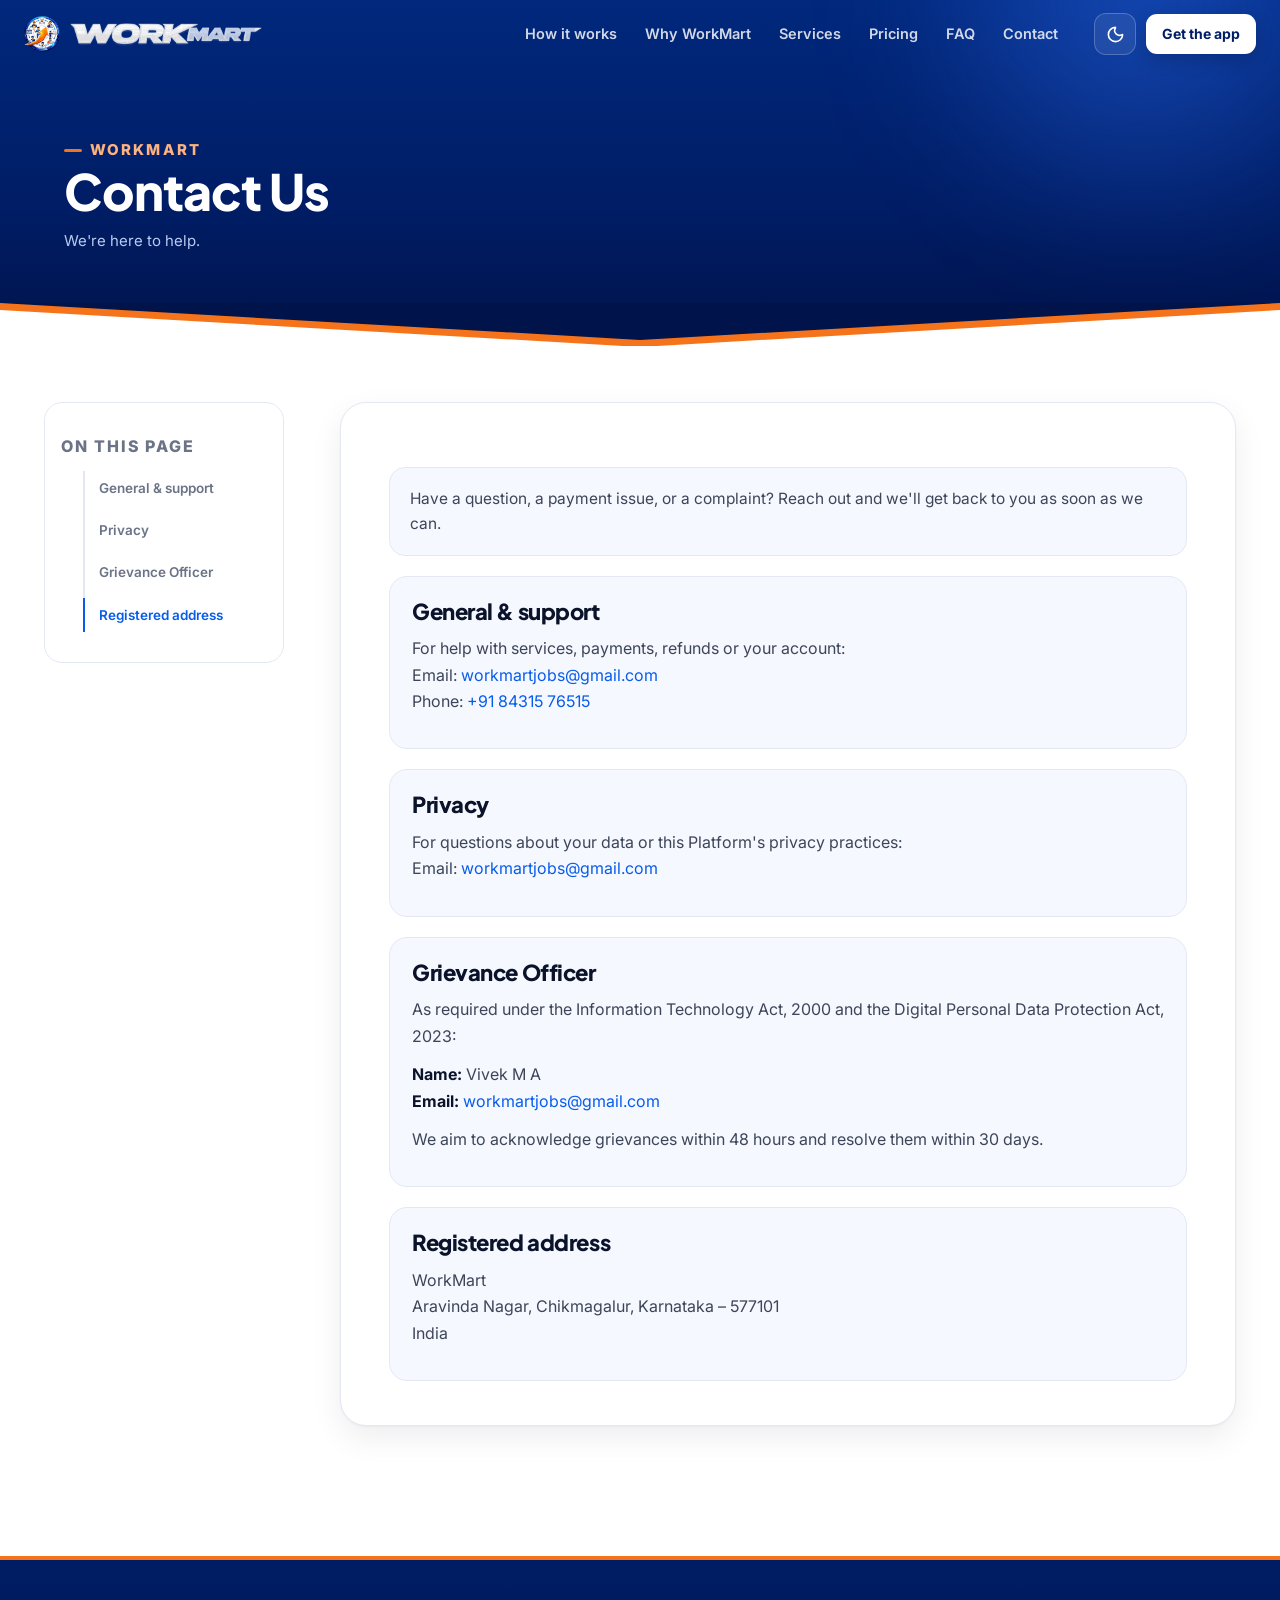
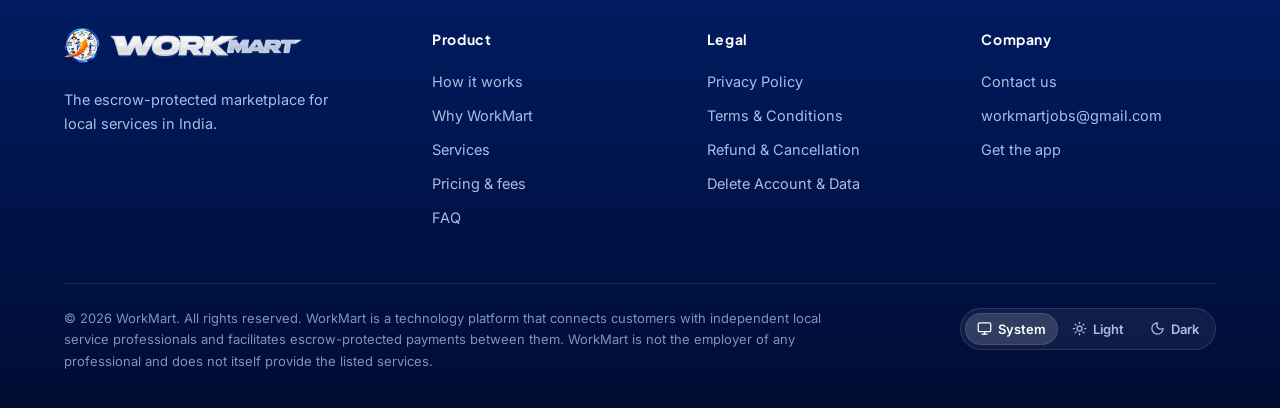
==== commit 854790bd: "Add light/dark theme switch with circular reveal The site followed only the device setting. Now a su" ====
--- a/contact.html
+++ b/contact.html
@@ -17,7 +17,7 @@
   <meta property="og:title" content="Contact Us — WorkMart" />
   <meta property="og:url" content="https://workmartjobs.com/contact.html" />
   <meta name="twitter:card" content="summary" />
-  <script>document.documentElement.classList.add('js')</script>
+  <script>(function(d){d.classList.add('js');var t;try{t=localStorage.getItem('wm-theme')}catch(e){}if(t!=='light'&&t!=='dark')t=matchMedia('(prefers-color-scheme: dark)').matches?'dark':'light';d.setAttribute('data-theme',t)})(document.documentElement)</script>
   <script src="site.js" defer></script>
 </head>
 <body>
@@ -38,6 +38,7 @@
         <a href="contact.html">Contact</a>
       </nav>
       <div class="nav-cta">
+        <button class="theme-toggle" type="button" aria-label="Switch to dark theme" title="Switch to dark theme"><svg class="i ic-moon"><use href="assets/icons.svg#i-moon"></use></svg><svg class="i ic-sun"><use href="assets/icons.svg#i-sun"></use></svg></button>
         <a class="btn btn-sm btn-light" href="https://play.google.com/store/apps/details?id=com.workmart.app">Get the app</a>
         <button class="nav-toggle" type="button" aria-label="Menu" aria-expanded="false" aria-controls="mnav"><svg class="i"><use href="assets/icons.svg#i-menu"></use></svg></button>
       </div>
@@ -136,6 +137,11 @@
       </div>
       <div class="legalline">
         <p>© <span data-year>2026</span> WorkMart. All rights reserved. WorkMart is a technology platform that connects customers with independent local service professionals and facilitates escrow-protected payments between them. WorkMart is not the employer of any professional and does not itself provide the listed services.</p>
+        <div class="theme-pick" role="group" aria-label="Theme">
+          <button type="button" data-theme-set="system" aria-pressed="true"><svg class="i"><use href="assets/icons.svg#i-monitor"></use></svg>System</button>
+          <button type="button" data-theme-set="light" aria-pressed="false"><svg class="i"><use href="assets/icons.svg#i-sun"></use></svg>Light</button>
+          <button type="button" data-theme-set="dark" aria-pressed="false"><svg class="i"><use href="assets/icons.svg#i-moon"></use></svg>Dark</button>
+        </div>
       </div>
     </div>
   </footer>
--- a/styles.css
+++ b/styles.css
@@ -36,8 +36,10 @@
   color-scheme: light;
 }
 
+/* Dark theme: follows the device unless the visitor picked one (site.js sets
+   data-theme on <html> before first paint). */
 @media (prefers-color-scheme: dark) {
-  :root {
+  :root:not([data-theme="light"]) {
     --ink:    #f2f5ff;
     --body:   #c4cbe0;
     --muted:  #8f98b3;
@@ -50,6 +52,19 @@
     --shadow-lg: 0 2px 6px rgba(0,0,0,.35), 0 30px 70px rgba(0,0,0,.5);
     color-scheme: dark;
   }
+}
+:root[data-theme="dark"] {
+  --ink:    #f2f5ff;
+  --body:   #c4cbe0;
+  --muted:  #8f98b3;
+  --line:   #1d2742;
+  --bg:     #070c1c;
+  --soft:   #0b1226;
+  --card:   #0f1730;
+  --tint:   #111d3d;
+  --shadow: 0 1px 2px rgba(0,0,0,.3), 0 12px 32px rgba(0,0,0,.35);
+  --shadow-lg: 0 2px 6px rgba(0,0,0,.35), 0 30px 70px rgba(0,0,0,.5);
+  color-scheme: dark;
 }
 
 *, *::before, *::after { box-sizing: border-box; }
@@ -107,19 +122,33 @@
 .nav-links a { color: rgba(255,255,255,.82); font-size: 14.5px; font-weight: 600; padding: 8px 12px; border-radius: 10px; transition: color .2s, background .2s; }
 .nav-links a:hover { color: #fff; background: rgba(255,255,255,.08); text-decoration: none; }
 .nav-cta { display: flex; align-items: center; gap: 10px; }
-.nav-toggle { display: none; width: 42px; height: 42px; border-radius: 12px; border: 1px solid rgba(255,255,255,.22); background: rgba(255,255,255,.08); color: #fff; cursor: pointer; align-items: center; justify-content: center; }
+.nav-toggle, .theme-toggle { display: none; position: relative; width: 42px; height: 42px; border-radius: 12px; border: 1px solid rgba(255,255,255,.22); background: rgba(255,255,255,.08); color: #fff; cursor: pointer; align-items: center; justify-content: center; transition: background .2s, border-color .2s, color .2s; }
+.nav-toggle:hover, .theme-toggle:hover { background: rgba(255,255,255,.16); border-color: rgba(255,255,255,.42); }
 .nav-toggle .i { font-size: 20px; }
+/* Theme switch: sun and moon swap with a turn. Needs JS, so hidden without it. */
+.js .theme-toggle { display: inline-flex; }
+.theme-toggle .i { position: absolute; font-size: 19px; transition: transform .55s var(--ease), opacity .3s var(--ease); }
+.theme-toggle .ic-sun { opacity: 0; transform: rotate(-90deg) scale(.4); }
+[data-theme="dark"] .theme-toggle .ic-sun { opacity: 1; transform: none; }
+[data-theme="dark"] .theme-toggle .ic-moon { opacity: 0; transform: rotate(90deg) scale(.4); }
 
 /* Solid state: after scrolling past the hero, and always on policy pages. */
 .nav.is-solid { background: color-mix(in srgb, var(--bg) 82%, transparent); backdrop-filter: saturate(180%) blur(16px); -webkit-backdrop-filter: saturate(180%) blur(16px); border-bottom-color: var(--line); }
 .nav.is-solid .nav-links a { color: var(--body); }
 .nav.is-solid .nav-links a:hover { color: var(--blue); background: var(--tint); }
 .nav.is-solid .btn-light { background: linear-gradient(135deg, var(--blue-2), var(--blue-3)); color: #fff; box-shadow: 0 6px 16px rgba(0,60,212,.28); }
-.nav.is-solid .nav-toggle { color: var(--ink); border-color: var(--line); background: var(--card); }
+.nav.is-solid .nav-toggle, .nav.is-solid .theme-toggle { color: var(--ink); border-color: var(--line); background: var(--card); }
+.nav.is-solid .nav-toggle:hover, .nav.is-solid .theme-toggle:hover { color: var(--blue); border-color: var(--blue); }
 @media (prefers-color-scheme: light) {
-  .nav.is-solid .wm-silver { display: none; }
-  .nav.is-solid .wm-blue { display: block; }
-}
+  :root:not([data-theme="dark"]) .nav.is-solid .wm-silver { display: none; }
+  :root:not([data-theme="dark"]) .nav.is-solid .wm-blue { display: block; }
+}
+:root[data-theme="light"] .nav.is-solid .wm-silver { display: none; }
+:root[data-theme="light"] .nav.is-solid .wm-blue { display: block; }
+
+/* The theme change is drawn as a circle spreading from the switch
+   (View Transitions; browsers without it simply switch). */
+::view-transition-old(root), ::view-transition-new(root) { animation: none; mix-blend-mode: normal; }
 
 /* Mobile menu */
 .mnav { position: fixed; inset: 68px 0 0 0; z-index: 59; background: color-mix(in srgb, var(--bg) 96%, transparent); backdrop-filter: blur(20px); padding: 20px 24px 40px; overflow: auto; opacity: 0; transform: translateY(-8px); transition: opacity .3s var(--ease), transform .3s var(--ease); pointer-events: none; }
@@ -384,7 +413,14 @@
 footer.site .brand .wm-blue { display: none !important; }
 footer.site .brand .wm-silver { display: block !important; }
 .legalline { border-top: 1px solid rgba(255,255,255,.1); margin-top: 48px; padding-top: 24px; font-size: 13px; color: #7f92c0; display: flex; justify-content: space-between; gap: 20px; flex-wrap: wrap; }
-.legalline p { max-width: 820px; }
+.legalline p { max-width: 760px; }
+/* Footer theme picker: System / Light / Dark */
+.theme-pick { display: none; align-self: flex-start; padding: 4px; gap: 2px; border-radius: 999px; background: rgba(255,255,255,.06); border: 1px solid rgba(255,255,255,.12); }
+.js .theme-pick { display: inline-flex; }
+.theme-pick button { display: inline-flex; align-items: center; gap: 6px; height: 32px; padding: 0 12px; border: 0; border-radius: 999px; background: transparent; color: #a9bce6; font: 600 13px var(--font); cursor: pointer; transition: background .25s var(--ease), color .2s; }
+.theme-pick button .i { font-size: 15px; }
+.theme-pick button:hover { color: #fff; }
+.theme-pick button[aria-pressed="true"] { background: rgba(255,255,255,.14); color: #fff; box-shadow: inset 0 0 0 1px rgba(255,255,255,.1); }
 
 /* ── Policy pages ───────────────────────────────────────────────────────── */
 .page-hero { position: relative; overflow: hidden; padding: 128px 0 92px; color: #fff; background: linear-gradient(180deg, var(--navy-lift), var(--navy) 60%, var(--navy-deep)); isolation: isolate; }
@@ -478,6 +514,7 @@
   .aud { padding: 32px 24px; border-radius: 24px; }
   .final { padding: 44px 24px; border-radius: 26px; }
   .foot { grid-template-columns: 1fr; gap: 28px; }
+  .theme-pick button { padding: 0 10px; }
   .docs-body { padding: 28px 22px; border-radius: 20px; }
   .stat-row { gap: 28px; }
   .code-boxes span { width: 48px; height: 58px; font-size: 24px; }
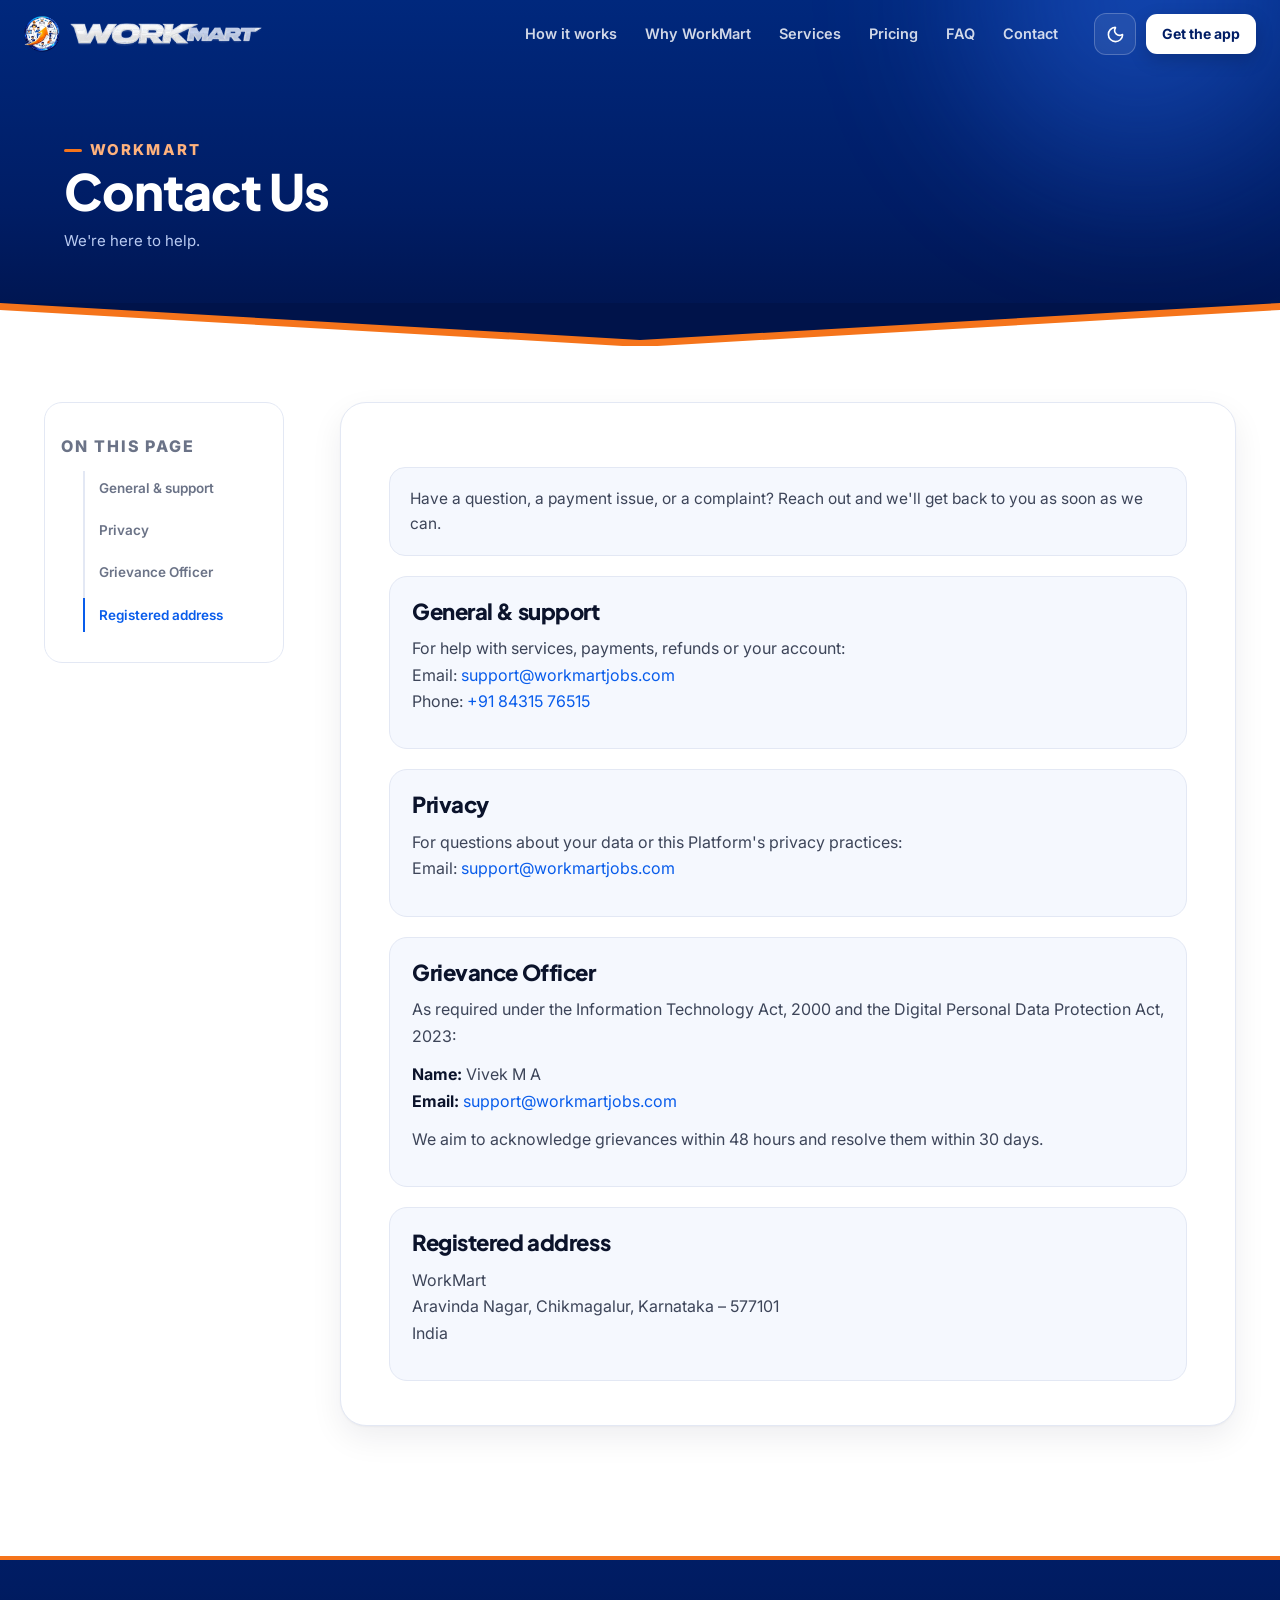
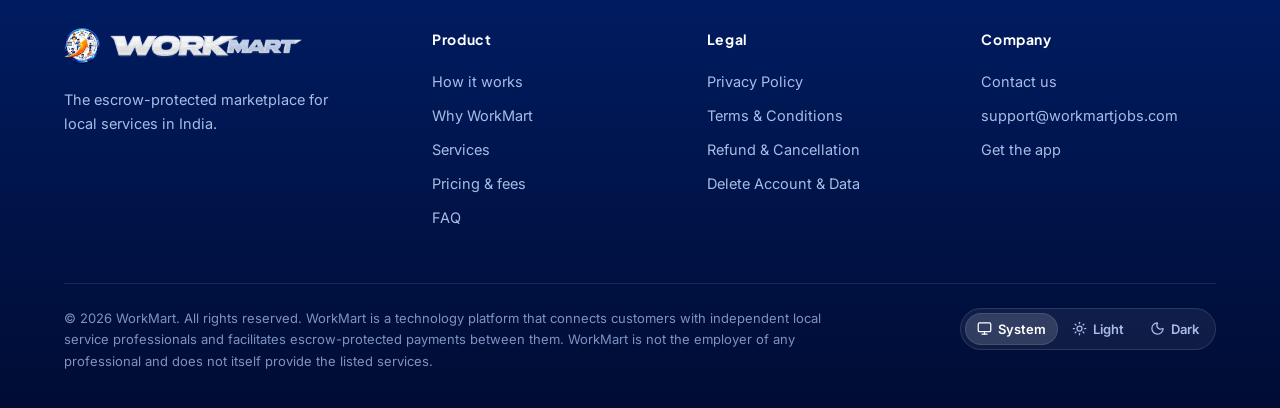
==== commit 093240c2: "Contact email: support@workmartjobs.com Co-Authored-By: Claude Opus 5.5 <noreply@anthropic.com>" ====
--- a/contact.html
+++ b/contact.html
@@ -75,21 +75,21 @@
       <div class="contact-box">
         <h2 style="margin-top:0;">General &amp; support</h2>
         <p>For help with services, payments, refunds or your account:<br />
-        Email: <a href="mailto:workmartjobs@gmail.com">workmartjobs@gmail.com</a><br />
+        Email: <a href="mailto:support@workmartjobs.com">support@workmartjobs.com</a><br />
         Phone: <a href="tel:+918431576515">+91 84315 76515</a></p>
       </div>
 
       <div class="contact-box">
         <h2 style="margin-top:0;">Privacy</h2>
         <p>For questions about your data or this Platform's privacy practices:<br />
-        Email: <a href="mailto:workmartjobs@gmail.com">workmartjobs@gmail.com</a></p>
+        Email: <a href="mailto:support@workmartjobs.com">support@workmartjobs.com</a></p>
       </div>
 
       <div class="contact-box">
         <h2 style="margin-top:0;">Grievance Officer</h2>
         <p>As required under the Information Technology Act, 2000 and the Digital Personal Data Protection Act, 2023:</p>
         <p><strong>Name:</strong> Vivek M A<br />
-        <strong>Email:</strong> <a href="mailto:workmartjobs@gmail.com">workmartjobs@gmail.com</a></p>
+        <strong>Email:</strong> <a href="mailto:support@workmartjobs.com">support@workmartjobs.com</a></p>
         <p>We aim to acknowledge grievances within 48 hours and resolve them within 30 days.</p>
       </div>
 
@@ -131,7 +131,7 @@
         <div>
           <h4>Company</h4>
           <a href="contact.html">Contact us</a>
-          <a href="mailto:workmartjobs@gmail.com">workmartjobs@gmail.com</a>
+          <a href="mailto:support@workmartjobs.com">support@workmartjobs.com</a>
           <a href="https://play.google.com/store/apps/details?id=com.workmart.app">Get the app</a>
         </div>
       </div>
